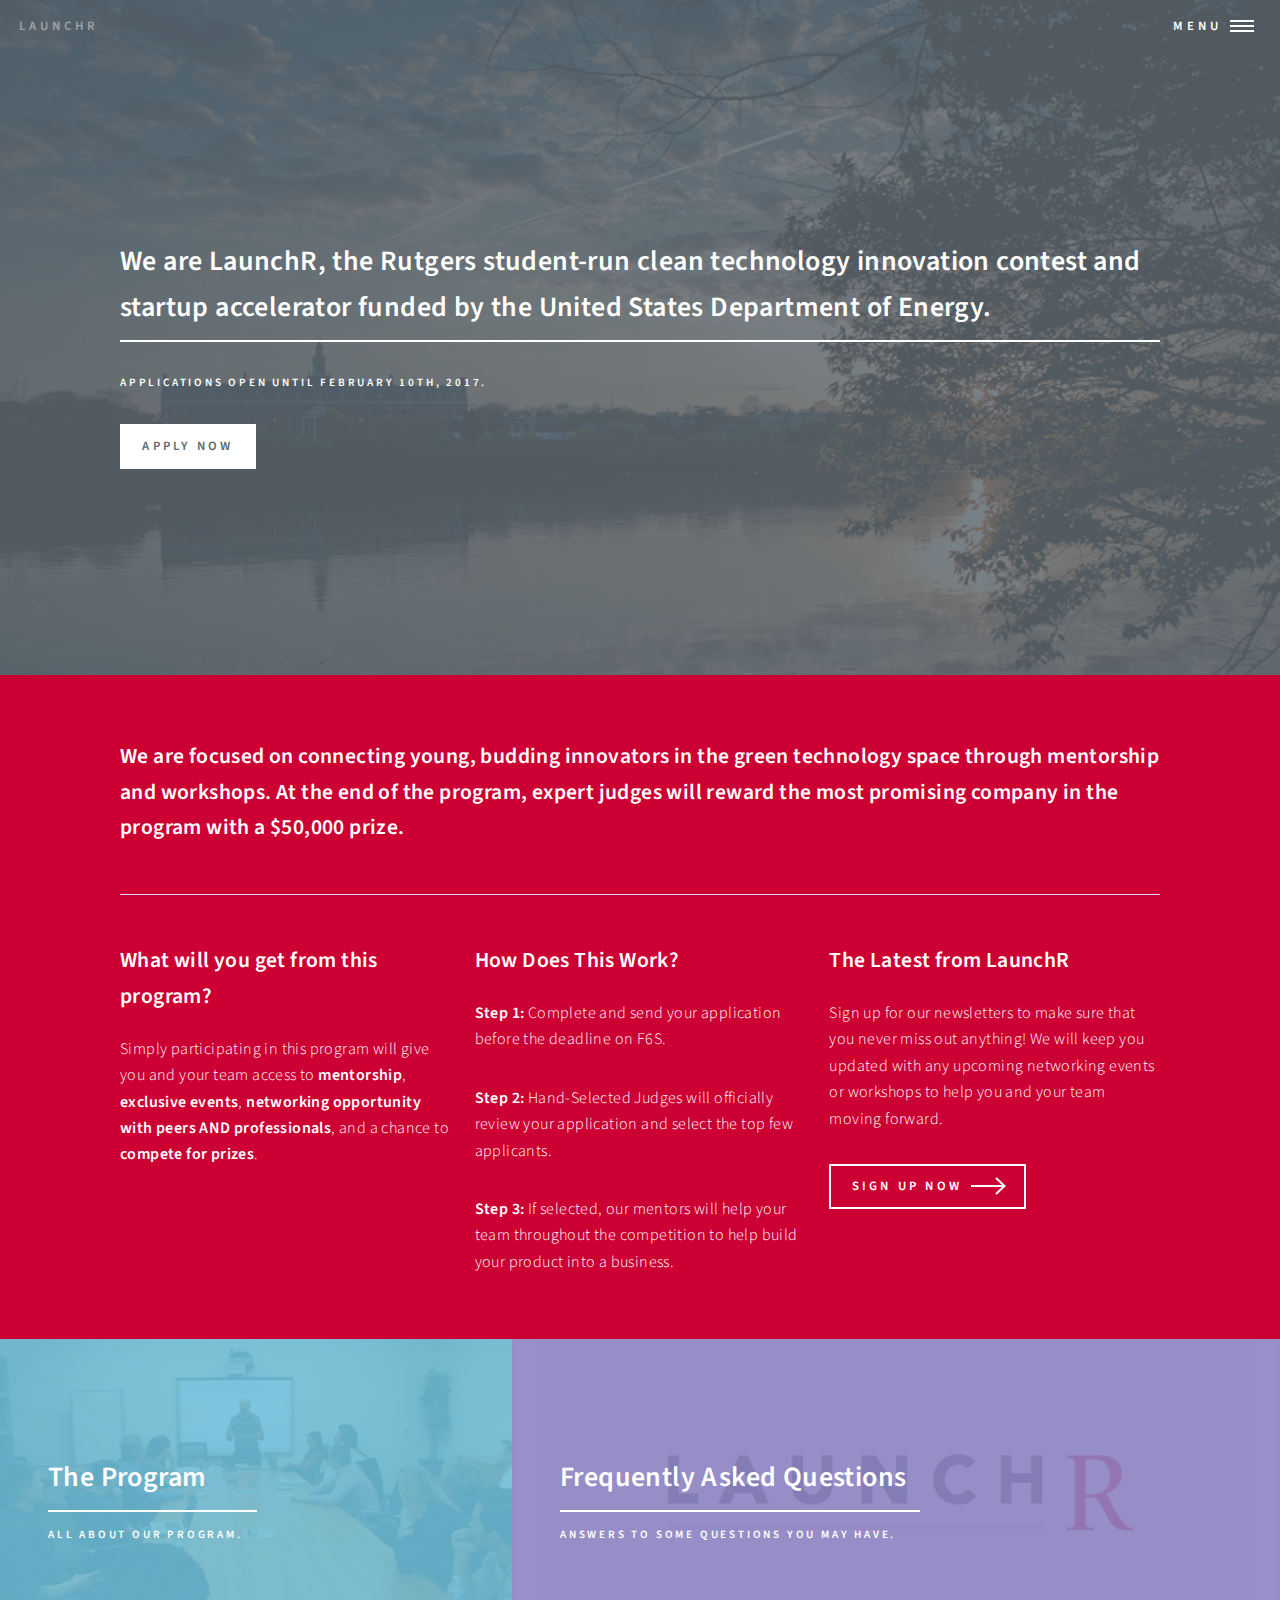
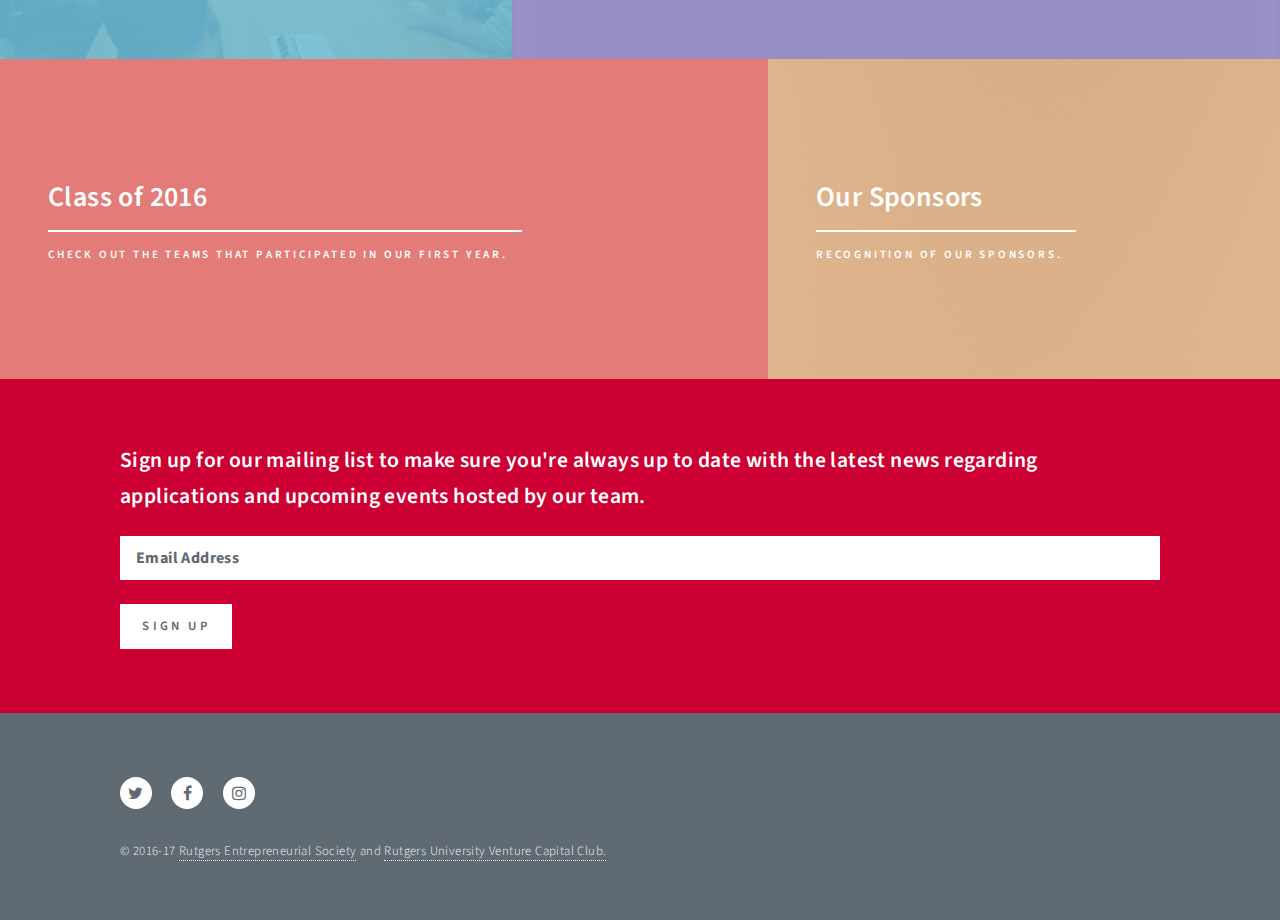
==== index.html @ 1f958212 "initial commit" ====
<!DOCTYPE HTML>
<html>
	<head>
		<title>LaunchR | Welcome</title>
		<meta charset="utf-8" />
		<meta name="viewport" content="width=device-width, initial-scale=1, user-scalable=no" />
		<link rel="stylesheet" href="assets/css/main.css" />
	</head>
	<body>
			<div id="wrapper">

				<!-- Header -->
					<header id="header" class="alt">
						<a href="index.html" class="logo"><span>LaunchR</span></a>
						<nav>
							<a href="#menu">Menu</a>
						</nav>
					</header>

				<!-- Menu -->
					<nav id="menu">
						<ul class="links">
							<li><a href="index.html">Home</a></li>
							<li><a href="program.html">The Program</a></li>
							<li><a href="class16.html">Class of 2016</a></li>
							<li><a href="faq.html">Frequenty Asked Questions</a></li>
							<li><a href="sponsors.html">Sponsors</a></li>
						</ul>
						<ul class="actions vertical">
							<li><a href="https://www.f6s.com/launchr/apply" class="button special fit">Apply Now</a></li>
							<!--<li><a href="#" class="button fit">Log In</a></li>-->
						</ul>
					</nav>

				<!-- Banner -->
					<section id="banner" class="major">
						<div class="inner">
							<header class="major">
								<h2>We are <strong>LaunchR</strong>, the Rutgers student-run clean technology innovation contest and startup accelerator funded by the United States Department of Energy.</h2>
							</header>
							<div class="content">
								<p>Applications open until February 10th, 2017.</p>
							</div>
							<ul class="actions">
									<li><a href="https://www.f6s.com/launchr/apply" class="button special">Apply Now</a></li>
							</ul>
						</div>
					</section>

					<!-- Main -->
					<div id="main">

							<!-- About Us -->
							<section id="about-us">
								<div class="inner">
									<!--<h2> </h2>-->
									<h3>We are focused on connecting young, budding innovators in the green technology space through mentorship and workshops. At the end of the program, expert judges will reward the most promising company in the program with a $50,000 prize.</h3>
									<hr class="major"/>

									<div class="row">
										<div class="4u 12u$(medium)">
											<h3>What will you get from this program?</h3>
											<p>Simply participating in this program will give you and your team access to <strong>mentorship</strong>, <strong>exclusive events</strong>, <strong>networking opportunity with peers AND professionals</strong>, and a chance to <strong>compete for prizes</strong>.</p>
										</div>
										<div class="4u 12u$(medium)">
											<h3>How Does This Work?</h3>
												<p><strong>Step 1:</strong> Complete and send your application before the deadline on F6S. </p>
												<p><strong>Step 2:</strong> Hand-Selected Judges will officially review your application and select the top few applicants.</p>
												<p><strong>Step 3:</strong> If selected, our mentors will help your team throughout the competition to help build your product into a business.</p>
										</div>
										<div class="4u$ 12u$(medium)">
											<h3>The Latest from LaunchR</h3>
											<p>Sign up for our newsletters to make sure that you never miss out anything! We will keep you updated with any upcoming networking events or workshops to help you and your team moving forward.</p>
											<ul class="actions">
												<li><a href="#signup" class="button next scrolly">Sign Up Now</a></li>
											</ul>
										</div>
									</div>
								</div>							
							</section>

							<!-- One -->
							<section id="one" class="tiles">
								<article>
									<span class="image">
										<img src="images/pic01.jpg" alt="" />
									</span>
									<header class="major">
										<h3><a href="landing.html" class="link">The Program</a></h3>
										<p>All about our program.</p>
									</header>
								</article>
								<article>
									<span class="image">
										<img src="images/pic02.jpg" alt="" />
									</span>
									<header class="major">
										<h3><a href="landing.html" class="link">Frequently Asked Questions</a></h3>
										<p>Answers to some questions you may have.</p>
									</header>
								</article>
								<article>
									<span class="image">
										<img src="images/pic03.jpg" alt="" />
									</span>
									<header class="major">
										<h3><a href="landing.html" class="link">Class of 2016</a></h3>
										<p>Check out the teams that participated in our first year.</p>
									</header>
								</article>
								<article>
									<span class="image">
										<img src="images/pic04.jpg" alt="" />
									</span>
									<header class="major">
										<h3><a href="landing.html" class="link">Our Sponsors</a></h3>
										<p>Recognition of our sponsors.</p>
									</header>
								</article>
							</section>

							<!-- SignUp Form -->
							<section id="signup">
								<div class="inner">

								<h3 id="content">Sign up for our mailing list to make sure you're always up to date with the latest news regarding applications and upcoming events hosted by our team.</h3>

								<form method="post" action="#">
									<div class="row uniform">
										<div class="12u$ 12u$(small)">
											<input type="email" name="email" id="email" value="" placeholder="Email Address" />
										</div>
										<div class="6u$ 12u$(small)">
											<ul class="actions">
												<li><input type="submit" value="Sign Up" class="special" /></li>
											</ul>
										</div>
									</div>
								</form>
										
							</div>
						</section>

					</div>
					

				<!-- Footer -->
					<footer id="footer">
						<div class="inner">
							<ul class="icons">
								<li><a href="#" class="icon alt fa-twitter"><span class="label">Twitter</span></a></li>
								<li><a href="#" class="icon alt fa-facebook"><span class="label">Facebook</span></a></li>
								<li><a href="#" class="icon alt fa-instagram"><span class="label">Instagram</span></a></li>
								<!--<li><a href="#" class="icon alt fa-github"><span class="label">GitHub</span></a></li>
								<li><a href="#" class="icon alt fa-linkedin"><span class="label">LinkedIn</span></a></li>-->
							</ul>
							<ul class="copyright">
								<li>&copy; 2016-17 <a href="http://rutrep.com">Rutgers Entrepreneurial Society</a> and <a href="http://www.ruventurecapital.com/">Rutgers University Venture Capital Club.</a></li>
							</ul>
						</div>
					</footer>

			</div>

		<!-- Scripts -->
			<script src="assets/js/jquery.min.js"></script>
			<script src="assets/js/jquery.scrolly.min.js"></script>
			<script src="assets/js/jquery.scrollex.min.js"></script>
			<script src="assets/js/skel.min.js"></script>
			<script src="assets/js/util.js"></script>
			<!--[if lte IE 8]><script src="assets/js/ie/respond.min.js"></script><![endif]-->
			<script src="assets/js/main.js"></script>

	</body>
</html>
---- assets/css/main.css ----
@import url(font-awesome.min.css);
@import url("https://fonts.googleapis.com/css?family=Source+Sans+Pro:300,300italic,600,600italic");
/*
	Forty by HTML5 UP
	html5up.net | @ajlkn
	Free for personal and commercial use under the CCA 3.0 license (html5up.net/license)
*/
/* Reset */
html, body, div, span, applet, object, iframe, h1, h2, h3, h4, h5, h6, p, blockquote, pre, a, abbr, acronym, address, big, cite, code, del, dfn, em, img, ins, kbd, q, s, samp, small, strike, strong, sub, sup, tt, var, b, u, i, center, dl, dt, dd, ol, ul, li, fieldset, form, label, legend, table, caption, tbody, tfoot, thead, tr, th, td, article, aside, canvas, details, embed, figure, figcaption, footer, header, hgroup, menu, nav, output, ruby, section, summary, time, mark, audio, video {
  margin: 0;
  padding: 0;
  border: 0;
  font-size: 100%;
  font: inherit;
  vertical-align: baseline; }

article, aside, details, figcaption, figure, footer, header, hgroup, menu, nav, section {
  display: block; }

body {
  line-height: 1; }

ol, ul {
  list-style: none; }

blockquote, q {
  quotes: none; }

blockquote:before, blockquote:after, q:before, q:after {
  content: '';
  content: none; }

table {
  border-collapse: collapse;
  border-spacing: 0; }

body {
  -webkit-text-size-adjust: none; }

/* Box Model */
*, *:before, *:after {
  -moz-box-sizing: border-box;
  -webkit-box-sizing: border-box;
  box-sizing: border-box; }

/* Grid */
.row {
  border-bottom: solid 1px transparent;
  -moz-box-sizing: border-box;
  -webkit-box-sizing: border-box;
  box-sizing: border-box; }

.row > * {
  float: left;
  -moz-box-sizing: border-box;
  -webkit-box-sizing: border-box;
  box-sizing: border-box; }

.row:after, .row:before {
  content: '';
  display: block;
  clear: both;
  height: 0; }

.row.uniform > * > :first-child {
  margin-top: 0; }

.row.uniform > * > :last-child {
  margin-bottom: 0; }

.row.\30 \25  > * {
  padding: 0 0 0 0em; }

.row.\30 \25 {
  margin: 0 0 -1px 0em; }

.row.uniform.\30 \25  > * {
  padding: 0em 0 0 0em; }

.row.uniform.\30 \25 {
  margin: 0em 0 -1px 0em; }

.row > * {
  padding: 0 0 0 2em; }

.row {
  margin: 0 0 -1px -2em; }

.row.uniform > * {
  padding: 2em 0 0 2em; }

.row.uniform {
  margin: -2em 0 -1px -2em; }

.row.\32 00\25  > * {
  padding: 0 0 0 4em; }

.row.\32 00\25 {
  margin: 0 0 -1px -4em; }

.row.uniform.\32 00\25  > * {
  padding: 4em 0 0 4em; }

.row.uniform.\32 00\25 {
  margin: -4em 0 -1px -4em; }

.row.\31 50\25  > * {
  padding: 0 0 0 3em; }

.row.\31 50\25 {
  margin: 0 0 -1px -3em; }

.row.uniform.\31 50\25  > * {
  padding: 3em 0 0 3em; }

.row.uniform.\31 50\25 {
  margin: -3em 0 -1px -3em; }

.row.\35 0\25  > * {
  padding: 0 0 0 1em; }

.row.\35 0\25 {
  margin: 0 0 -1px -1em; }

.row.uniform.\35 0\25  > * {
  padding: 1em 0 0 1em; }

.row.uniform.\35 0\25 {
  margin: -1em 0 -1px -1em; }

.row.\32 5\25  > * {
  padding: 0 0 0 0.5em; }

.row.\32 5\25 {
  margin: 0 0 -1px -0.5em; }

.row.uniform.\32 5\25  > * {
  padding: 0.5em 0 0 0.5em; }

.row.uniform.\32 5\25 {
  margin: -0.5em 0 -1px -0.5em; }

.\31 2u, .\31 2u\24 {
  width: 100%;
  clear: none;
  margin-left: 0; }

.\31 1u, .\31 1u\24 {
  width: 91.6666666667%;
  clear: none;
  margin-left: 0; }

.\31 0u, .\31 0u\24 {
  width: 83.3333333333%;
  clear: none;
  margin-left: 0; }

.\39 u, .\39 u\24 {
  width: 75%;
  clear: none;
  margin-left: 0; }

.\38 u, .\38 u\24 {
  width: 66.6666666667%;
  clear: none;
  margin-left: 0; }

.\37 u, .\37 u\24 {
  width: 58.3333333333%;
  clear: none;
  margin-left: 0; }

.\36 u, .\36 u\24 {
  width: 50%;
  clear: none;
  margin-left: 0; }

.\35 u, .\35 u\24 {
  width: 41.6666666667%;
  clear: none;
  margin-left: 0; }

.\34 u, .\34 u\24 {
  width: 33.3333333333%;
  clear: none;
  margin-left: 0; }

.\33 u, .\33 u\24 {
  width: 25%;
  clear: none;
  margin-left: 0; }

.\32 u, .\32 u\24 {
  width: 16.6666666667%;
  clear: none;
  margin-left: 0; }

.\31 u, .\31 u\24 {
  width: 8.3333333333%;
  clear: none;
  margin-left: 0; }

.\31 2u\24  + *,
.\31 1u\24  + *,
.\31 0u\24  + *,
.\39 u\24  + *,
.\38 u\24  + *,
.\37 u\24  + *,
.\36 u\24  + *,
.\35 u\24  + *,
.\34 u\24  + *,
.\33 u\24  + *,
.\32 u\24  + *,
.\31 u\24  + * {
  clear: left; }

.\-11u {
  margin-left: 91.66667%; }

.\-10u {
  margin-left: 83.33333%; }

.\-9u {
  margin-left: 75%; }

.\-8u {
  margin-left: 66.66667%; }

.\-7u {
  margin-left: 58.33333%; }

.\-6u {
  margin-left: 50%; }

.\-5u {
  margin-left: 41.66667%; }

.\-4u {
  margin-left: 33.33333%; }

.\-3u {
  margin-left: 25%; }

.\-2u {
  margin-left: 16.66667%; }

.\-1u {
  margin-left: 8.33333%; }

@media screen and (max-width: 1680px) {
  .row > * {
    padding: 0 0 0 2em; }

  .row {
    margin: 0 0 -1px -2em; }

  .row.uniform > * {
    padding: 2em 0 0 2em; }

  .row.uniform {
    margin: -2em 0 -1px -2em; }

  .row.\32 00\25  > * {
    padding: 0 0 0 4em; }

  .row.\32 00\25 {
    margin: 0 0 -1px -4em; }

  .row.uniform.\32 00\25  > * {
    padding: 4em 0 0 4em; }

  .row.uniform.\32 00\25 {
    margin: -4em 0 -1px -4em; }

  .row.\31 50\25  > * {
    padding: 0 0 0 3em; }

  .row.\31 50\25 {
    margin: 0 0 -1px -3em; }

  .row.uniform.\31 50\25  > * {
    padding: 3em 0 0 3em; }

  .row.uniform.\31 50\25 {
    margin: -3em 0 -1px -3em; }

  .row.\35 0\25  > * {
    padding: 0 0 0 1em; }

  .row.\35 0\25 {
    margin: 0 0 -1px -1em; }

  .row.uniform.\35 0\25  > * {
    padding: 1em 0 0 1em; }

  .row.uniform.\35 0\25 {
    margin: -1em 0 -1px -1em; }

  .row.\32 5\25  > * {
    padding: 0 0 0 0.5em; }

  .row.\32 5\25 {
    margin: 0 0 -1px -0.5em; }

  .row.uniform.\32 5\25  > * {
    padding: 0.5em 0 0 0.5em; }

  .row.uniform.\32 5\25 {
    margin: -0.5em 0 -1px -0.5em; }

  .\31 2u\28xlarge\29, .\31 2u\24\28xlarge\29 {
    width: 100%;
    clear: none;
    margin-left: 0; }

  .\31 1u\28xlarge\29, .\31 1u\24\28xlarge\29 {
    width: 91.6666666667%;
    clear: none;
    margin-left: 0; }

  .\31 0u\28xlarge\29, .\31 0u\24\28xlarge\29 {
    width: 83.3333333333%;
    clear: none;
    margin-left: 0; }

  .\39 u\28xlarge\29, .\39 u\24\28xlarge\29 {
    width: 75%;
    clear: none;
    margin-left: 0; }

  .\38 u\28xlarge\29, .\38 u\24\28xlarge\29 {
    width: 66.6666666667%;
    clear: none;
    margin-left: 0; }

  .\37 u\28xlarge\29, .\37 u\24\28xlarge\29 {
    width: 58.3333333333%;
    clear: none;
    margin-left: 0; }

  .\36 u\28xlarge\29, .\36 u\24\28xlarge\29 {
    width: 50%;
    clear: none;
    margin-left: 0; }

  .\35 u\28xlarge\29, .\35 u\24\28xlarge\29 {
    width: 41.6666666667%;
    clear: none;
    margin-left: 0; }

  .\34 u\28xlarge\29, .\34 u\24\28xlarge\29 {
    width: 33.3333333333%;
    clear: none;
    margin-left: 0; }

  .\33 u\28xlarge\29, .\33 u\24\28xlarge\29 {
    width: 25%;
    clear: none;
    margin-left: 0; }

  .\32 u\28xlarge\29, .\32 u\24\28xlarge\29 {
    width: 16.6666666667%;
    clear: none;
    margin-left: 0; }

  .\31 u\28xlarge\29, .\31 u\24\28xlarge\29 {
    width: 8.3333333333%;
    clear: none;
    margin-left: 0; }

  .\31 2u\24\28xlarge\29  + *,
  .\31 1u\24\28xlarge\29  + *,
  .\31 0u\24\28xlarge\29  + *,
  .\39 u\24\28xlarge\29  + *,
  .\38 u\24\28xlarge\29  + *,
  .\37 u\24\28xlarge\29  + *,
  .\36 u\24\28xlarge\29  + *,
  .\35 u\24\28xlarge\29  + *,
  .\34 u\24\28xlarge\29  + *,
  .\33 u\24\28xlarge\29  + *,
  .\32 u\24\28xlarge\29  + *,
  .\31 u\24\28xlarge\29  + * {
    clear: left; }

  .\-11u\28xlarge\29 {
    margin-left: 91.66667%; }

  .\-10u\28xlarge\29 {
    margin-left: 83.33333%; }

  .\-9u\28xlarge\29 {
    margin-left: 75%; }

  .\-8u\28xlarge\29 {
    margin-left: 66.66667%; }

  .\-7u\28xlarge\29 {
    margin-left: 58.33333%; }

  .\-6u\28xlarge\29 {
    margin-left: 50%; }

  .\-5u\28xlarge\29 {
    margin-left: 41.66667%; }

  .\-4u\28xlarge\29 {
    margin-left: 33.33333%; }

  .\-3u\28xlarge\29 {
    margin-left: 25%; }

  .\-2u\28xlarge\29 {
    margin-left: 16.66667%; }

  .\-1u\28xlarge\29 {
    margin-left: 8.33333%; } }
@media screen and (max-width: 1280px) {
  .row > * {
    padding: 0 0 0 1.5em; }

  .row {
    margin: 0 0 -1px -1.5em; }

  .row.uniform > * {
    padding: 1.5em 0 0 1.5em; }

  .row.uniform {
    margin: -1.5em 0 -1px -1.5em; }

  .row.\32 00\25  > * {
    padding: 0 0 0 3em; }

  .row.\32 00\25 {
    margin: 0 0 -1px -3em; }

  .row.uniform.\32 00\25  > * {
    padding: 3em 0 0 3em; }

  .row.uniform.\32 00\25 {
    margin: -3em 0 -1px -3em; }

  .row.\31 50\25  > * {
    padding: 0 0 0 2.25em; }

  .row.\31 50\25 {
    margin: 0 0 -1px -2.25em; }

  .row.uniform.\31 50\25  > * {
    padding: 2.25em 0 0 2.25em; }

  .row.uniform.\31 50\25 {
    margin: -2.25em 0 -1px -2.25em; }

  .row.\35 0\25  > * {
    padding: 0 0 0 0.75em; }

  .row.\35 0\25 {
    margin: 0 0 -1px -0.75em; }

  .row.uniform.\35 0\25  > * {
    padding: 0.75em 0 0 0.75em; }

  .row.uniform.\35 0\25 {
    margin: -0.75em 0 -1px -0.75em; }

  .row.\32 5\25  > * {
    padding: 0 0 0 0.375em; }

  .row.\32 5\25 {
    margin: 0 0 -1px -0.375em; }

  .row.uniform.\32 5\25  > * {
    padding: 0.375em 0 0 0.375em; }

  .row.uniform.\32 5\25 {
    margin: -0.375em 0 -1px -0.375em; }

  .\31 2u\28large\29, .\31 2u\24\28large\29 {
    width: 100%;
    clear: none;
    margin-left: 0; }

  .\31 1u\28large\29, .\31 1u\24\28large\29 {
    width: 91.6666666667%;
    clear: none;
    margin-left: 0; }

  .\31 0u\28large\29, .\31 0u\24\28large\29 {
    width: 83.3333333333%;
    clear: none;
    margin-left: 0; }

  .\39 u\28large\29, .\39 u\24\28large\29 {
    width: 75%;
    clear: none;
    margin-left: 0; }

  .\38 u\28large\29, .\38 u\24\28large\29 {
    width: 66.6666666667%;
    clear: none;
    margin-left: 0; }

  .\37 u\28large\29, .\37 u\24\28large\29 {
    width: 58.3333333333%;
    clear: none;
    margin-left: 0; }

  .\36 u\28large\29, .\36 u\24\28large\29 {
    width: 50%;
    clear: none;
    margin-left: 0; }

  .\35 u\28large\29, .\35 u\24\28large\29 {
    width: 41.6666666667%;
    clear: none;
    margin-left: 0; }

  .\34 u\28large\29, .\34 u\24\28large\29 {
    width: 33.3333333333%;
    clear: none;
    margin-left: 0; }

  .\33 u\28large\29, .\33 u\24\28large\29 {
    width: 25%;
    clear: none;
    margin-left: 0; }

  .\32 u\28large\29, .\32 u\24\28large\29 {
    width: 16.6666666667%;
    clear: none;
    margin-left: 0; }

  .\31 u\28large\29, .\31 u\24\28large\29 {
    width: 8.3333333333%;
    clear: none;
    margin-left: 0; }

  .\31 2u\24\28large\29  + *,
  .\31 1u\24\28large\29  + *,
  .\31 0u\24\28large\29  + *,
  .\39 u\24\28large\29  + *,
  .\38 u\24\28large\29  + *,
  .\37 u\24\28large\29  + *,
  .\36 u\24\28large\29  + *,
  .\35 u\24\28large\29  + *,
  .\34 u\24\28large\29  + *,
  .\33 u\24\28large\29  + *,
  .\32 u\24\28large\29  + *,
  .\31 u\24\28large\29  + * {
    clear: left; }

  .\-11u\28large\29 {
    margin-left: 91.66667%; }

  .\-10u\28large\29 {
    margin-left: 83.33333%; }

  .\-9u\28large\29 {
    margin-left: 75%; }

  .\-8u\28large\29 {
    margin-left: 66.66667%; }

  .\-7u\28large\29 {
    margin-left: 58.33333%; }

  .\-6u\28large\29 {
    margin-left: 50%; }

  .\-5u\28large\29 {
    margin-left: 41.66667%; }

  .\-4u\28large\29 {
    margin-left: 33.33333%; }

  .\-3u\28large\29 {
    margin-left: 25%; }

  .\-2u\28large\29 {
    margin-left: 16.66667%; }

  .\-1u\28large\29 {
    margin-left: 8.33333%; } }
@media screen and (max-width: 980px) {
  .row > * {
    padding: 0 0 0 1.5em; }

  .row {
    margin: 0 0 -1px -1.5em; }

  .row.uniform > * {
    padding: 1.5em 0 0 1.5em; }

  .row.uniform {
    margin: -1.5em 0 -1px -1.5em; }

  .row.\32 00\25  > * {
    padding: 0 0 0 3em; }

  .row.\32 00\25 {
    margin: 0 0 -1px -3em; }

  .row.uniform.\32 00\25  > * {
    padding: 3em 0 0 3em; }

  .row.uniform.\32 00\25 {
    margin: -3em 0 -1px -3em; }

  .row.\31 50\25  > * {
    padding: 0 0 0 2.25em; }

  .row.\31 50\25 {
    margin: 0 0 -1px -2.25em; }

  .row.uniform.\31 50\25  > * {
    padding: 2.25em 0 0 2.25em; }

  .row.uniform.\31 50\25 {
    margin: -2.25em 0 -1px -2.25em; }

  .row.\35 0\25  > * {
    padding: 0 0 0 0.75em; }

  .row.\35 0\25 {
    margin: 0 0 -1px -0.75em; }

  .row.uniform.\35 0\25  > * {
    padding: 0.75em 0 0 0.75em; }

  .row.uniform.\35 0\25 {
    margin: -0.75em 0 -1px -0.75em; }

  .row.\32 5\25  > * {
    padding: 0 0 0 0.375em; }

  .row.\32 5\25 {
    margin: 0 0 -1px -0.375em; }

  .row.uniform.\32 5\25  > * {
    padding: 0.375em 0 0 0.375em; }

  .row.uniform.\32 5\25 {
    margin: -0.375em 0 -1px -0.375em; }

  .\31 2u\28medium\29, .\31 2u\24\28medium\29 {
    width: 100%;
    clear: none;
    margin-left: 0; }

  .\31 1u\28medium\29, .\31 1u\24\28medium\29 {
    width: 91.6666666667%;
    clear: none;
    margin-left: 0; }

  .\31 0u\28medium\29, .\31 0u\24\28medium\29 {
    width: 83.3333333333%;
    clear: none;
    margin-left: 0; }

  .\39 u\28medium\29, .\39 u\24\28medium\29 {
    width: 75%;
    clear: none;
    margin-left: 0; }

  .\38 u\28medium\29, .\38 u\24\28medium\29 {
    width: 66.6666666667%;
    clear: none;
    margin-left: 0; }

  .\37 u\28medium\29, .\37 u\24\28medium\29 {
    width: 58.3333333333%;
    clear: none;
    margin-left: 0; }

  .\36 u\28medium\29, .\36 u\24\28medium\29 {
    width: 50%;
    clear: none;
    margin-left: 0; }

  .\35 u\28medium\29, .\35 u\24\28medium\29 {
    width: 41.6666666667%;
    clear: none;
    margin-left: 0; }

  .\34 u\28medium\29, .\34 u\24\28medium\29 {
    width: 33.3333333333%;
    clear: none;
    margin-left: 0; }

  .\33 u\28medium\29, .\33 u\24\28medium\29 {
    width: 25%;
    clear: none;
    margin-left: 0; }

  .\32 u\28medium\29, .\32 u\24\28medium\29 {
    width: 16.6666666667%;
    clear: none;
    margin-left: 0; }

  .\31 u\28medium\29, .\31 u\24\28medium\29 {
    width: 8.3333333333%;
    clear: none;
    margin-left: 0; }

  .\31 2u\24\28medium\29  + *,
  .\31 1u\24\28medium\29  + *,
  .\31 0u\24\28medium\29  + *,
  .\39 u\24\28medium\29  + *,
  .\38 u\24\28medium\29  + *,
  .\37 u\24\28medium\29  + *,
  .\36 u\24\28medium\29  + *,
  .\35 u\24\28medium\29  + *,
  .\34 u\24\28medium\29  + *,
  .\33 u\24\28medium\29  + *,
  .\32 u\24\28medium\29  + *,
  .\31 u\24\28medium\29  + * {
    clear: left; }

  .\-11u\28medium\29 {
    margin-left: 91.66667%; }

  .\-10u\28medium\29 {
    margin-left: 83.33333%; }

  .\-9u\28medium\29 {
    margin-left: 75%; }

  .\-8u\28medium\29 {
    margin-left: 66.66667%; }

  .\-7u\28medium\29 {
    margin-left: 58.33333%; }

  .\-6u\28medium\29 {
    margin-left: 50%; }

  .\-5u\28medium\29 {
    margin-left: 41.66667%; }

  .\-4u\28medium\29 {
    margin-left: 33.33333%; }

  .\-3u\28medium\29 {
    margin-left: 25%; }

  .\-2u\28medium\29 {
    margin-left: 16.66667%; }

  .\-1u\28medium\29 {
    margin-left: 8.33333%; } }
@media screen and (max-width: 736px) {
  .row > * {
    padding: 0 0 0 1.25em; }

  .row {
    margin: 0 0 -1px -1.25em; }

  .row.uniform > * {
    padding: 1.25em 0 0 1.25em; }

  .row.uniform {
    margin: -1.25em 0 -1px -1.25em; }

  .row.\32 00\25  > * {
    padding: 0 0 0 2.5em; }

  .row.\32 00\25 {
    margin: 0 0 -1px -2.5em; }

  .row.uniform.\32 00\25  > * {
    padding: 2.5em 0 0 2.5em; }

  .row.uniform.\32 00\25 {
    margin: -2.5em 0 -1px -2.5em; }

  .row.\31 50\25  > * {
    padding: 0 0 0 1.875em; }

  .row.\31 50\25 {
    margin: 0 0 -1px -1.875em; }

  .row.uniform.\31 50\25  > * {
    padding: 1.875em 0 0 1.875em; }

  .row.uniform.\31 50\25 {
    margin: -1.875em 0 -1px -1.875em; }

  .row.\35 0\25  > * {
    padding: 0 0 0 0.625em; }

  .row.\35 0\25 {
    margin: 0 0 -1px -0.625em; }

  .row.uniform.\35 0\25  > * {
    padding: 0.625em 0 0 0.625em; }

  .row.uniform.\35 0\25 {
    margin: -0.625em 0 -1px -0.625em; }

  .row.\32 5\25  > * {
    padding: 0 0 0 0.3125em; }

  .row.\32 5\25 {
    margin: 0 0 -1px -0.3125em; }

  .row.uniform.\32 5\25  > * {
    padding: 0.3125em 0 0 0.3125em; }

  .row.uniform.\32 5\25 {
    margin: -0.3125em 0 -1px -0.3125em; }

  .\31 2u\28small\29, .\31 2u\24\28small\29 {
    width: 100%;
    clear: none;
    margin-left: 0; }

  .\31 1u\28small\29, .\31 1u\24\28small\29 {
    width: 91.6666666667%;
    clear: none;
    margin-left: 0; }

  .\31 0u\28small\29, .\31 0u\24\28small\29 {
    width: 83.3333333333%;
    clear: none;
    margin-left: 0; }

  .\39 u\28small\29, .\39 u\24\28small\29 {
    width: 75%;
    clear: none;
    margin-left: 0; }

  .\38 u\28small\29, .\38 u\24\28small\29 {
    width: 66.6666666667%;
    clear: none;
    margin-left: 0; }

  .\37 u\28small\29, .\37 u\24\28small\29 {
    width: 58.3333333333%;
    clear: none;
    margin-left: 0; }

  .\36 u\28small\29, .\36 u\24\28small\29 {
    width: 50%;
    clear: none;
    margin-left: 0; }

  .\35 u\28small\29, .\35 u\24\28small\29 {
    width: 41.6666666667%;
    clear: none;
    margin-left: 0; }

  .\34 u\28small\29, .\34 u\24\28small\29 {
    width: 33.3333333333%;
    clear: none;
    margin-left: 0; }

  .\33 u\28small\29, .\33 u\24\28small\29 {
    width: 25%;
    clear: none;
    margin-left: 0; }

  .\32 u\28small\29, .\32 u\24\28small\29 {
    width: 16.6666666667%;
    clear: none;
    margin-left: 0; }

  .\31 u\28small\29, .\31 u\24\28small\29 {
    width: 8.3333333333%;
    clear: none;
    margin-left: 0; }

  .\31 2u\24\28small\29  + *,
  .\31 1u\24\28small\29  + *,
  .\31 0u\24\28small\29  + *,
  .\39 u\24\28small\29  + *,
  .\38 u\24\28small\29  + *,
  .\37 u\24\28small\29  + *,
  .\36 u\24\28small\29  + *,
  .\35 u\24\28small\29  + *,
  .\34 u\24\28small\29  + *,
  .\33 u\24\28small\29  + *,
  .\32 u\24\28small\29  + *,
  .\31 u\24\28small\29  + * {
    clear: left; }

  .\-11u\28small\29 {
    margin-left: 91.66667%; }

  .\-10u\28small\29 {
    margin-left: 83.33333%; }

  .\-9u\28small\29 {
    margin-left: 75%; }

  .\-8u\28small\29 {
    margin-left: 66.66667%; }

  .\-7u\28small\29 {
    margin-left: 58.33333%; }

  .\-6u\28small\29 {
    margin-left: 50%; }

  .\-5u\28small\29 {
    margin-left: 41.66667%; }

  .\-4u\28small\29 {
    margin-left: 33.33333%; }

  .\-3u\28small\29 {
    margin-left: 25%; }

  .\-2u\28small\29 {
    margin-left: 16.66667%; }

  .\-1u\28small\29 {
    margin-left: 8.33333%; } }
@media screen and (max-width: 480px) {
  .row > * {
    padding: 0 0 0 1.25em; }

  .row {
    margin: 0 0 -1px -1.25em; }

  .row.uniform > * {
    padding: 1.25em 0 0 1.25em; }

  .row.uniform {
    margin: -1.25em 0 -1px -1.25em; }

  .row.\32 00\25  > * {
    padding: 0 0 0 2.5em; }

  .row.\32 00\25 {
    margin: 0 0 -1px -2.5em; }

  .row.uniform.\32 00\25  > * {
    padding: 2.5em 0 0 2.5em; }

  .row.uniform.\32 00\25 {
    margin: -2.5em 0 -1px -2.5em; }

  .row.\31 50\25  > * {
    padding: 0 0 0 1.875em; }

  .row.\31 50\25 {
    margin: 0 0 -1px -1.875em; }

  .row.uniform.\31 50\25  > * {
    padding: 1.875em 0 0 1.875em; }

  .row.uniform.\31 50\25 {
    margin: -1.875em 0 -1px -1.875em; }

  .row.\35 0\25  > * {
    padding: 0 0 0 0.625em; }

  .row.\35 0\25 {
    margin: 0 0 -1px -0.625em; }

  .row.uniform.\35 0\25  > * {
    padding: 0.625em 0 0 0.625em; }

  .row.uniform.\35 0\25 {
    margin: -0.625em 0 -1px -0.625em; }

  .row.\32 5\25  > * {
    padding: 0 0 0 0.3125em; }

  .row.\32 5\25 {
    margin: 0 0 -1px -0.3125em; }

  .row.uniform.\32 5\25  > * {
    padding: 0.3125em 0 0 0.3125em; }

  .row.uniform.\32 5\25 {
    margin: -0.3125em 0 -1px -0.3125em; }

  .\31 2u\28xsmall\29, .\31 2u\24\28xsmall\29 {
    width: 100%;
    clear: none;
    margin-left: 0; }

  .\31 1u\28xsmall\29, .\31 1u\24\28xsmall\29 {
    width: 91.6666666667%;
    clear: none;
    margin-left: 0; }

  .\31 0u\28xsmall\29, .\31 0u\24\28xsmall\29 {
    width: 83.3333333333%;
    clear: none;
    margin-left: 0; }

  .\39 u\28xsmall\29, .\39 u\24\28xsmall\29 {
    width: 75%;
    clear: none;
    margin-left: 0; }

  .\38 u\28xsmall\29, .\38 u\24\28xsmall\29 {
    width: 66.6666666667%;
    clear: none;
    margin-left: 0; }

  .\37 u\28xsmall\29, .\37 u\24\28xsmall\29 {
    width: 58.3333333333%;
    clear: none;
    margin-left: 0; }

  .\36 u\28xsmall\29, .\36 u\24\28xsmall\29 {
    width: 50%;
    clear: none;
    margin-left: 0; }

  .\35 u\28xsmall\29, .\35 u\24\28xsmall\29 {
    width: 41.6666666667%;
    clear: none;
    margin-left: 0; }

  .\34 u\28xsmall\29, .\34 u\24\28xsmall\29 {
    width: 33.3333333333%;
    clear: none;
    margin-left: 0; }

  .\33 u\28xsmall\29, .\33 u\24\28xsmall\29 {
    width: 25%;
    clear: none;
    margin-left: 0; }

  .\32 u\28xsmall\29, .\32 u\24\28xsmall\29 {
    width: 16.6666666667%;
    clear: none;
    margin-left: 0; }

  .\31 u\28xsmall\29, .\31 u\24\28xsmall\29 {
    width: 8.3333333333%;
    clear: none;
    margin-left: 0; }

  .\31 2u\24\28xsmall\29  + *,
  .\31 1u\24\28xsmall\29  + *,
  .\31 0u\24\28xsmall\29  + *,
  .\39 u\24\28xsmall\29  + *,
  .\38 u\24\28xsmall\29  + *,
  .\37 u\24\28xsmall\29  + *,
  .\36 u\24\28xsmall\29  + *,
  .\35 u\24\28xsmall\29  + *,
  .\34 u\24\28xsmall\29  + *,
  .\33 u\24\28xsmall\29  + *,
  .\32 u\24\28xsmall\29  + *,
  .\31 u\24\28xsmall\29  + * {
    clear: left; }

  .\-11u\28xsmall\29 {
    margin-left: 91.66667%; }

  .\-10u\28xsmall\29 {
    margin-left: 83.33333%; }

  .\-9u\28xsmall\29 {
    margin-left: 75%; }

  .\-8u\28xsmall\29 {
    margin-left: 66.66667%; }

  .\-7u\28xsmall\29 {
    margin-left: 58.33333%; }

  .\-6u\28xsmall\29 {
    margin-left: 50%; }

  .\-5u\28xsmall\29 {
    margin-left: 41.66667%; }

  .\-4u\28xsmall\29 {
    margin-left: 33.33333%; }

  .\-3u\28xsmall\29 {
    margin-left: 25%; }

  .\-2u\28xsmall\29 {
    margin-left: 16.66667%; }

  .\-1u\28xsmall\29 {
    margin-left: 8.33333%; } }
@media screen and (max-width: 360px) {
  .row > * {
    padding: 0 0 0 1.25em; }

  .row {
    margin: 0 0 -1px -1.25em; }

  .row.uniform > * {
    padding: 1.25em 0 0 1.25em; }

  .row.uniform {
    margin: -1.25em 0 -1px -1.25em; }

  .row.\32 00\25  > * {
    padding: 0 0 0 2.5em; }

  .row.\32 00\25 {
    margin: 0 0 -1px -2.5em; }

  .row.uniform.\32 00\25  > * {
    padding: 2.5em 0 0 2.5em; }

  .row.uniform.\32 00\25 {
    margin: -2.5em 0 -1px -2.5em; }

  .row.\31 50\25  > * {
    padding: 0 0 0 1.875em; }

  .row.\31 50\25 {
    margin: 0 0 -1px -1.875em; }

  .row.uniform.\31 50\25  > * {
    padding: 1.875em 0 0 1.875em; }

  .row.uniform.\31 50\25 {
    margin: -1.875em 0 -1px -1.875em; }

  .row.\35 0\25  > * {
    padding: 0 0 0 0.625em; }

  .row.\35 0\25 {
    margin: 0 0 -1px -0.625em; }

  .row.uniform.\35 0\25  > * {
    padding: 0.625em 0 0 0.625em; }

  .row.uniform.\35 0\25 {
    margin: -0.625em 0 -1px -0.625em; }

  .row.\32 5\25  > * {
    padding: 0 0 0 0.3125em; }

  .row.\32 5\25 {
    margin: 0 0 -1px -0.3125em; }

  .row.uniform.\32 5\25  > * {
    padding: 0.3125em 0 0 0.3125em; }

  .row.uniform.\32 5\25 {
    margin: -0.3125em 0 -1px -0.3125em; }

  .\31 2u\28xxsmall\29, .\31 2u\24\28xxsmall\29 {
    width: 100%;
    clear: none;
    margin-left: 0; }

  .\31 1u\28xxsmall\29, .\31 1u\24\28xxsmall\29 {
    width: 91.6666666667%;
    clear: none;
    margin-left: 0; }

  .\31 0u\28xxsmall\29, .\31 0u\24\28xxsmall\29 {
    width: 83.3333333333%;
    clear: none;
    margin-left: 0; }

  .\39 u\28xxsmall\29, .\39 u\24\28xxsmall\29 {
    width: 75%;
    clear: none;
    margin-left: 0; }

  .\38 u\28xxsmall\29, .\38 u\24\28xxsmall\29 {
    width: 66.6666666667%;
    clear: none;
    margin-left: 0; }

  .\37 u\28xxsmall\29, .\37 u\24\28xxsmall\29 {
    width: 58.3333333333%;
    clear: none;
    margin-left: 0; }

  .\36 u\28xxsmall\29, .\36 u\24\28xxsmall\29 {
    width: 50%;
    clear: none;
    margin-left: 0; }

  .\35 u\28xxsmall\29, .\35 u\24\28xxsmall\29 {
    width: 41.6666666667%;
    clear: none;
    margin-left: 0; }

  .\34 u\28xxsmall\29, .\34 u\24\28xxsmall\29 {
    width: 33.3333333333%;
    clear: none;
    margin-left: 0; }

  .\33 u\28xxsmall\29, .\33 u\24\28xxsmall\29 {
    width: 25%;
    clear: none;
    margin-left: 0; }

  .\32 u\28xxsmall\29, .\32 u\24\28xxsmall\29 {
    width: 16.6666666667%;
    clear: none;
    margin-left: 0; }

  .\31 u\28xxsmall\29, .\31 u\24\28xxsmall\29 {
    width: 8.3333333333%;
    clear: none;
    margin-left: 0; }

  .\31 2u\24\28xxsmall\29  + *,
  .\31 1u\24\28xxsmall\29  + *,
  .\31 0u\24\28xxsmall\29  + *,
  .\39 u\24\28xxsmall\29  + *,
  .\38 u\24\28xxsmall\29  + *,
  .\37 u\24\28xxsmall\29  + *,
  .\36 u\24\28xxsmall\29  + *,
  .\35 u\24\28xxsmall\29  + *,
  .\34 u\24\28xxsmall\29  + *,
  .\33 u\24\28xxsmall\29  + *,
  .\32 u\24\28xxsmall\29  + *,
  .\31 u\24\28xxsmall\29  + * {
    clear: left; }

  .\-11u\28xxsmall\29 {
    margin-left: 91.66667%; }

  .\-10u\28xxsmall\29 {
    margin-left: 83.33333%; }

  .\-9u\28xxsmall\29 {
    margin-left: 75%; }

  .\-8u\28xxsmall\29 {
    margin-left: 66.66667%; }

  .\-7u\28xxsmall\29 {
    margin-left: 58.33333%; }

  .\-6u\28xxsmall\29 {
    margin-left: 50%; }

  .\-5u\28xxsmall\29 {
    margin-left: 41.66667%; }

  .\-4u\28xxsmall\29 {
    margin-left: 33.33333%; }

  .\-3u\28xxsmall\29 {
    margin-left: 25%; }

  .\-2u\28xxsmall\29 {
    margin-left: 16.66667%; }

  .\-1u\28xxsmall\29 {
    margin-left: 8.33333%; } }
/* Basic */
@-ms-viewport {
  width: device-width; }
body {
  -ms-overflow-style: scrollbar; }

@media screen and (max-width: 480px) {
  html, body {
    min-width: 320px; } }
body {
  background: #5f6a72; }
  body.is-loading *, body.is-loading *:before, body.is-loading *:after {
    -moz-animation: none !important;
    -webkit-animation: none !important;
    -ms-animation: none !important;
    animation: none !important;
    -moz-transition: none !important;
    -webkit-transition: none !important;
    -ms-transition: none !important;
    transition: none !important; }

/* Type */
body, input, select, textarea {
  color: #ffffff;
  font-family: "Source Sans Pro", Helvetica, sans-serif;
  font-size: 17pt;
  font-weight: 300;
  letter-spacing: 0.025em;
  line-height: 1.65; }
  @media screen and (max-width: 1680px) {
    body, input, select, textarea {
      font-size: 14pt; } }
  @media screen and (max-width: 1280px) {
    body, input, select, textarea {
      font-size: 12pt; } }
  @media screen and (max-width: 360px) {
    body, input, select, textarea {
      font-size: 11pt; } }

a {
  -moz-transition: color 0.2s ease-in-out, border-bottom-color 0.2s ease-in-out;
  -webkit-transition: color 0.2s ease-in-out, border-bottom-color 0.2s ease-in-out;
  -ms-transition: color 0.2s ease-in-out, border-bottom-color 0.2s ease-in-out;
  transition: color 0.2s ease-in-out, border-bottom-color 0.2s ease-in-out;
  border-bottom: dotted 1px;
  color: inherit;
  text-decoration: none; }
  a:hover {
    border-bottom-color: transparent;
    color: #a0a3a5 !important; }
  a:active {
    color: #7c7c7c !important; }

strong, b {
  color: #ffffff;
  font-weight: 600; }

em, i {
  font-style: italic; }

p {
  margin: 0 0 2em 0; }

h1, h2, h3, h4, h5, h6 {
  color: #ffffff;
  font-weight: 600;
  line-height: 1.65;
  margin: 0 0 1em 0; }
  h1 a, h2 a, h3 a, h4 a, h5 a, h6 a {
    color: inherit;
    border-bottom: 0; }

h1 {
  font-size: 2.5em; }

h2 {
  font-size: 1.75em; }

h3 {
  font-size: 1.35em; }

h4 {
  font-size: 1.1em; }

h5 {
  font-size: 0.9em; }

h6 {
  font-size: 0.7em; }

@media screen and (max-width: 736px) {
  h1 {
    font-size: 2em; }

  h2 {
    font-size: 1.5em; }

  h3 {
    font-size: 1.25em; } }
sub {
  font-size: 0.8em;
  position: relative;
  top: 0.5em; }

sup {
  font-size: 0.8em;
  position: relative;
  top: -0.5em; }

blockquote {
  border-left: solid 4px #d4d4ff;
  font-style: italic;
  margin: 0 0 2em 0;
  padding: 0.5em 0 0.5em 2em; }

code {
  background: white;
  font-family: "Courier New", monospace;
  font-size: 0.9em;
  margin: 0 0.25em;
  padding: 0.25em 0.65em; }

pre {
  -webkit-overflow-scrolling: touch;
  font-family: "Courier New", monospace;
  font-size: 0.9em;
  margin: 0 0 2em 0; }
  pre code {
    display: block;
    line-height: 1.75;
    padding: 1em 1.5em;
    overflow-x: auto; }

hr {
  border: 0;
  border-bottom: solid 1px #d4d4ff;
  margin: 2em 0; }
  hr.major {
    margin: 3em 0; }

.align-left {
  text-align: left; }

.align-center {
  text-align: center; }

.align-right {
  text-align: right; }

/* Section/Article */
section.special, article.special {
  text-align: center; }

header.major {
  width: -moz-max-content;
  width: -webkit-max-content;
  width: -ms-max-content;
  width: max-content;
  margin-bottom: 2em; }
  header.major > :first-child {
    margin-bottom: 0;
    width: calc(100% + 0.5em); }
    header.major > :first-child:after {
      content: '';
      background-color: #ffffff;
      display: block;
      height: 2px;
      margin: 0.325em 0 0.5em 0;
      width: 100%; }
  header.major > p {
    font-size: 0.7em;
    font-weight: 600;
    letter-spacing: 0.25em;
    margin-bottom: 0;
    text-transform: uppercase; }
  body.is-ie header.major > :first-child:after {
    max-width: 9em; }
  body.is-ie header.major > h1:after {
    max-width: 100% !important; }
@media screen and (max-width: 736px) {
  header.major > p br {
    display: none; } }

/* Form */
form {
  margin: 0 0 2em 0; }
  form .field {
    margin: 0 0 2em 0; }
    form .field.half {
      width: 50%;
      float: left;
      padding: 0 0 0 1em; }
      form .field.half.first {
        padding: 0 1em 0 0; }
  form > .actions {
    margin: 2.5em 0 0 0 !important; }
  @media screen and (max-width: 736px) {
    form .field {
      margin: 0 0 1.5em 0; }
      form .field.half {
        padding: 0 0 0 0.75em; }
        form .field.half.first {
          padding: 0 0.75em 0 0; }
    form > .actions {
      margin: 2em 0 0 0 !important; } }
  @media screen and (max-width: 480px) {
    form .field.half {
      width: 100%;
      float: none;
      padding: 0; }
      form .field.half.first {
        padding: 0; } }

label {
  color: #ffffff;
  display: block;
  font-size: 0.8em;
  font-weight: 600;
  letter-spacing: 0.25em;
  margin: 0 0 1em 0;
  text-transform: uppercase; }

input[type="text"],
input[type="password"],
input[type="email"],
input[type="tel"],
input[type="search"],
input[type="url"],
select,
textarea {
  -moz-appearance: none;
  -webkit-appearance: none;
  -ms-appearance: none;
  appearance: none;
  background: white;
  border: none;
  border-radius: 0;
  color: #5f6a72;
  display: block;
  outline: 0;
  padding: 0 1em;
  text-decoration: none;
  font-weight: bold;
  width: 100%; }
  input[type="text"]:invalid,
  input[type="password"]:invalid,
  input[type="email"]:invalid,
  input[type="tel"]:invalid,
  input[type="search"]:invalid,
  input[type="url"]:invalid,
  select:invalid,
  textarea:invalid {
    box-shadow: none; }
  input[type="text"]:focus,
  input[type="password"]:focus,
  input[type="email"]:focus,
  input[type="tel"]:focus,
  input[type="search"]:focus,
  input[type="url"]:focus,
  select:focus,
  textarea:focus {
    border-color: #a0a3a5;
    box-shadow: 0 0 0 2px #a0a3a5; }

.select-wrapper {
  text-decoration: none;
  display: block;
  position: relative; }
  .select-wrapper:before {
    -moz-osx-font-smoothing: grayscale;
    -webkit-font-smoothing: antialiased;
    font-family: FontAwesome;
    font-style: normal;
    font-weight: normal;
    text-transform: none !important; }
  .select-wrapper:before {
    color: #d4d4ff;
    content: '\f078';
    display: block;
    height: 2.75em;
    line-height: 2.75em;
    pointer-events: none;
    position: absolute;
    right: 0;
    text-align: center;
    top: 0;
    width: 2.75em; }
  .select-wrapper select::-ms-expand {
    display: none; }

input[type="text"],
input[type="password"],
input[type="email"],
input[type="tel"],
input[type="search"],
input[type="url"],
select {
  height: 2.75em; }

textarea {
  padding: 0.75em 1em; }

input[type="checkbox"],
input[type="radio"] {
  -moz-appearance: none;
  -webkit-appearance: none;
  -ms-appearance: none;
  appearance: none;
  display: block;
  float: left;
  margin-right: -2em;
  opacity: 0;
  width: 1em;
  z-index: -1; }
  input[type="checkbox"] + label,
  input[type="radio"] + label {
    text-decoration: none;
    color: #ffffff;
    cursor: pointer;
    display: inline-block;
    font-weight: 300;
    padding-left: 2.65em;
    padding-right: 0.75em;
    position: relative; }
    input[type="checkbox"] + label:before,
    input[type="radio"] + label:before {
      -moz-osx-font-smoothing: grayscale;
      -webkit-font-smoothing: antialiased;
      font-family: FontAwesome;
      font-style: normal;
      font-weight: normal;
      text-transform: none !important; }
    input[type="checkbox"] + label:before,
    input[type="radio"] + label:before {
      background: white;
      content: '';
      display: inline-block;
      height: 1.65em;
      left: 0;
      letter-spacing: 0;
      line-height: 1.58125em;
      position: absolute;
      text-align: center;
      top: 0;
      width: 1.65em; }
  input[type="checkbox"]:checked + label:before,
  input[type="radio"]:checked + label:before {
    background: #ffffff;
    border-color: #a0a3a5;
    content: '\f00c';
    color: #5f6a72; }
  input[type="checkbox"]:focus + label:before,
  input[type="radio"]:focus + label:before {
    box-shadow: 0 0 0 2px #a0a3a5; }

input[type="radio"] + label:before {
  border-radius: 100%; }

::-webkit-input-placeholder {
  color: #5f6a72 !important;
  opacity: 1.0; }

:-moz-placeholder {
  color: #5f6a72 !important;
  opacity: 1.0; }

::-moz-placeholder {
  color: #5f6a72 !important;
  opacity: 1.0; }

:-ms-input-placeholder {
  color: #5f6a72 !important;
  opacity: 1.0; }

.formerize-placeholder {
  color: #5f6a72 !important;
  opacity: 1.0; }

/* Box */
.box {
  border: solid 1px #d4d4ff;
  margin-bottom: 2em;
  padding: 1.5em; }
  .box > :last-child,
  .box > :last-child > :last-child,
  .box > :last-child > :last-child > :last-child {
    margin-bottom: 0; }
  .box.alt {
    border: 0;
    border-radius: 0;
    padding: 0; }

/* Icon */
.icon {
  text-decoration: none;
  border-bottom: none;
  position: relative; }
  .icon:before {
    -moz-osx-font-smoothing: grayscale;
    -webkit-font-smoothing: antialiased;
    font-family: FontAwesome;
    font-style: normal;
    font-weight: normal;
    text-transform: none !important; }
  .icon > .label {
    display: none; }
  .icon.alt:before {
    background-color: #ffffff;
    border-radius: 100%;
    color: #5f6a72;
    display: inline-block;
    height: 2em;
    line-height: 2em;
    text-align: center;
    width: 2em; }

a.icon.alt:before {
  -moz-transition: background-color 0.2s ease-in-out;
  -webkit-transition: background-color 0.2s ease-in-out;
  -ms-transition: background-color 0.2s ease-in-out;
  transition: background-color 0.2s ease-in-out; }
a.icon.alt:hover:before {
  background-color: #6fc3df; }
a.icon.alt:active:before {
  background-color: #37a6cb; }

/* Image */
.image {
  border: 0;
  display: inline-block;
  position: relative; }
  .image img {
    display: block; }
  .image.left, .image.right {
    max-width: 30%; }
    .image.left img, .image.right img {
      width: 100%; }
  .image.left {
    float: left;
    margin: 0 1.5em 1.25em 0;
    top: 0.25em; }
  .image.right {
    float: right;
    margin: 0 0 1.25em 1.5em;
    top: 0.25em; }
  .image.fit {
    display: block;
    margin: 0 0 2em 0;
    width: 100%; }
    .image.fit img {
      width: 100%; }
  .image.main {
    display: block;
    margin: 2.5em 0;
    width: 100%; }
    .image.main img {
      width: 100%; }
    @media screen and (max-width: 736px) {
      .image.main {
        margin: 1.5em 0; } }

/* List */
ol {
  list-style: decimal;
  margin: 0 0 2em 0;
  padding-left: 1.25em; }
  ol li {
    padding-left: 0.25em; }

ul {
  list-style: disc;
  margin: 0 0 2em 0;
  padding-left: 1em; }
  ul li {
    padding-left: 0.5em; }
  ul.alt {
    list-style: none;
    padding-left: 0; }
    ul.alt li {
      border-top: solid 1px #d4d4ff;
      padding: 0.5em 0; }
      ul.alt li:first-child {
        border-top: 0;
        padding-top: 0; }
  ul.icons {
    cursor: default;
    list-style: none;
    padding-left: 0; }
    ul.icons li {
      display: inline-block;
      padding: 0 1em 0 0; }
      ul.icons li:last-child {
        padding-right: 0; }
    @media screen and (max-width: 736px) {
      ul.icons li {
        padding: 0 0.75em 0 0; } }
  ul.actions {
    cursor: default;
    list-style: none;
    padding-left: 0; }
    ul.actions li {
      display: inline-block;
      padding: 0 1em 0 0;
      vertical-align: middle; }
      ul.actions li:last-child {
        padding-right: 0; }
    ul.actions.small li {
      padding: 0 1em 0 0; }
    ul.actions.vertical li {
      display: block;
      padding: 1em 0 0 0; }
      ul.actions.vertical li:first-child {
        padding-top: 0; }
      ul.actions.vertical li > * {
        margin-bottom: 0; }
    ul.actions.vertical.small li:first-child {
      padding-top: 0; }
    ul.actions.fit {
      display: table;
      margin-left: -1em;
      padding: 0;
      table-layout: fixed;
      width: calc(100% + 1em); }
      ul.actions.fit li {
        display: table-cell;
        padding: 0 0 0 1em; }
        ul.actions.fit li > * {
          margin-bottom: 0; }
      ul.actions.fit.small {
        margin-left: -1em;
        width: calc(100% + 1em); }
        ul.actions.fit.small li {
          padding: 0 0 0 1em; }
  ul.pagination {
    cursor: default;
    list-style: none;
    padding-left: 0; }
    ul.pagination li {
      display: inline-block;
      padding-left: 0;
      vertical-align: middle; }
      ul.pagination li > .page {
        -moz-transition: background-color 0.2s ease-in-out, color 0.2s ease-in-out;
        -webkit-transition: background-color 0.2s ease-in-out, color 0.2s ease-in-out;
        -ms-transition: background-color 0.2s ease-in-out, color 0.2s ease-in-out;
        transition: background-color 0.2s ease-in-out, color 0.2s ease-in-out;
        border-bottom: 0;
        display: inline-block;
        font-size: 0.8em;
        font-weight: 600;
        height: 1.5em;
        line-height: 1.5em;
        margin: 0 0.125em;
        min-width: 1.5em;
        padding: 0 0.5em;
        text-align: center; }
        ul.pagination li > .page.active {
          background-color: #ffffff;
          color: #5f6a72; }
          ul.pagination li > .page.active:hover {
            background-color: #a0a3a5;
            color: #5f6a72 !important; }
          ul.pagination li > .page.active:active {
            background-color: #7c7c7c; }
      ul.pagination li:first-child {
        padding-right: 0.75em; }
      ul.pagination li:last-child {
        padding-left: 0.75em; }
    @media screen and (max-width: 480px) {
      ul.pagination li:nth-child(n+2):nth-last-child(n+2) {
        display: none; }
      ul.pagination li:first-child {
        padding-right: 0; } }

dl {
  margin: 0 0 2em 0; }
  dl dt {
    display: block;
    font-weight: 600;
    margin: 0 0 1em 0; }
  dl dd {
    margin-left: 2em; }

/* Table */
.table-wrapper {
  -webkit-overflow-scrolling: touch;
  overflow-x: auto; }

table {
  margin: 0 0 2em 0;
  width: 100%; }
  table tbody tr {
    border: solid 1px #d4d4ff;
    border-left: 0;
    border-right: 0; }
    table tbody tr:nth-child(2n + 1) {
      background-color: white; }
  table td {
    padding: 0.75em 0.75em; }
  table th {
    color: #ffffff;
    font-size: 0.9em;
    font-weight: 600;
    padding: 0 0.75em 0.75em 0.75em;
    text-align: left; }
  table thead {
    border-bottom: solid 2px #d4d4ff; }
  table tfoot {
    border-top: solid 2px #d4d4ff; }
  table.alt {
    border-collapse: separate; }
    table.alt tbody tr td {
      border: solid 1px #d4d4ff;
      border-left-width: 0;
      border-top-width: 0; }
      table.alt tbody tr td:first-child {
        border-left-width: 1px; }
    table.alt tbody tr:first-child td {
      border-top-width: 1px; }
    table.alt thead {
      border-bottom: 0; }
    table.alt tfoot {
      border-top: 0; }

/* Button */
input[type="submit"],
input[type="reset"],
input[type="button"],
button,
.button {
  -moz-appearance: none;
  -webkit-appearance: none;
  -ms-appearance: none;
  appearance: none;
  -moz-transition: background-color 0.2s ease-in-out, box-shadow 0.2s ease-in-out, color 0.2s ease-in-out;
  -webkit-transition: background-color 0.2s ease-in-out, box-shadow 0.2s ease-in-out, color 0.2s ease-in-out;
  -ms-transition: background-color 0.2s ease-in-out, box-shadow 0.2s ease-in-out, color 0.2s ease-in-out;
  transition: background-color 0.2s ease-in-out, box-shadow 0.2s ease-in-out, color 0.2s ease-in-out;
  background-color: transparent;
  border: 0;
  border-radius: 0;
  box-shadow: inset 0 0 0 2px #ffffff;
  color: #ffffff;
  cursor: pointer;
  display: inline-block;
  font-size: 0.8em;
  font-weight: 600;
  height: 3.5em;
  letter-spacing: 0.25em;
  line-height: 3.5em;
  padding: 0 1.75em;
  text-align: center;
  text-decoration: none;
  text-transform: uppercase;
  white-space: nowrap; }
  input[type="submit"]:hover, input[type="submit"]:active,
  input[type="reset"]:hover,
  input[type="reset"]:active,
  input[type="button"]:hover,
  input[type="button"]:active,
  button:hover,
  button:active,
  .button:hover,
  .button:active {
    box-shadow: inset 0 0 0 2px #a0a3a5;
    color: #a0a3a5; }
  input[type="submit"]:active,
  input[type="reset"]:active,
  input[type="button"]:active,
  button:active,
  .button:active {
    background-color: rgba(160, 163, 165, 0.1);
    box-shadow: inset 0 0 0 2px #7c7c7c;
    color: #7c7c7c; }
  input[type="submit"].icon:before,
  input[type="reset"].icon:before,
  input[type="button"].icon:before,
  button.icon:before,
  .button.icon:before {
    margin-right: 0.5em; }
  input[type="submit"].fit,
  input[type="reset"].fit,
  input[type="button"].fit,
  button.fit,
  .button.fit {
    display: block;
    margin: 0 0 1em 0;
    width: 100%; }
  input[type="submit"].small,
  input[type="reset"].small,
  input[type="button"].small,
  button.small,
  .button.small {
    font-size: 0.6em; }
  input[type="submit"].big,
  input[type="reset"].big,
  input[type="button"].big,
  button.big,
  .button.big {
    font-size: 1.25em;
    height: 3em;
    line-height: 3em; }
  input[type="submit"].next,
  input[type="reset"].next,
  input[type="button"].next,
  button.next,
  .button.next {
    padding-right: 4.5em;
    position: relative; }
    input[type="submit"].next:before, input[type="submit"].next:after,
    input[type="reset"].next:before,
    input[type="reset"].next:after,
    input[type="button"].next:before,
    input[type="button"].next:after,
    button.next:before,
    button.next:after,
    .button.next:before,
    .button.next:after {
      -moz-transition: opacity 0.2s ease-in-out;
      -webkit-transition: opacity 0.2s ease-in-out;
      -ms-transition: opacity 0.2s ease-in-out;
      transition: opacity 0.2s ease-in-out;
      background-position: center right;
      background-repeat: no-repeat;
      background-size: 36px 24px;
      content: '';
      display: block;
      height: 100%;
      position: absolute;
      right: 1.5em;
      top: 0;
      vertical-align: middle;
      width: 36px; }
    input[type="submit"].next:before,
    input[type="reset"].next:before,
    input[type="button"].next:before,
    button.next:before,
    .button.next:before {
      background-image: url("data:image/svg+xml;charset=utf8,%3Csvg xmlns='http://www.w3.org/2000/svg' xmlns:xlink='http://www.w3.org/1999/xlink' width='36px' height='24px' viewBox='0 0 36 24' zoomAndPan='disable'%3E%3Cstyle%3Eline %7B stroke: %23ffffff%3B stroke-width: 2px%3B %7D%3C/style%3E%3Cline x1='0' y1='12' x2='34' y2='12' /%3E%3Cline x1='25' y1='4' x2='34' y2='12.5' /%3E%3Cline x1='25' y1='20' x2='34' y2='11.5' /%3E%3C/svg%3E"); }
    input[type="submit"].next:after,
    input[type="reset"].next:after,
    input[type="button"].next:after,
    button.next:after,
    .button.next:after {
      background-image: url("data:image/svg+xml;charset=utf8,%3Csvg xmlns='http://www.w3.org/2000/svg' xmlns:xlink='http://www.w3.org/1999/xlink' width='36px' height='24px' viewBox='0 0 36 24' zoomAndPan='disable'%3E%3Cstyle%3Eline %7B stroke: %23a0a3a5%3B stroke-width: 2px%3B %7D%3C/style%3E%3Cline x1='0' y1='12' x2='34' y2='12' /%3E%3Cline x1='25' y1='4' x2='34' y2='12.5' /%3E%3Cline x1='25' y1='20' x2='34' y2='11.5' /%3E%3C/svg%3E");
      opacity: 0;
      z-index: 1; }
    input[type="submit"].next:hover:after, input[type="submit"].next:active:after,
    input[type="reset"].next:hover:after,
    input[type="reset"].next:active:after,
    input[type="button"].next:hover:after,
    input[type="button"].next:active:after,
    button.next:hover:after,
    button.next:active:after,
    .button.next:hover:after,
    .button.next:active:after {
      opacity: 1; }
    @media screen and (max-width: 1280px) {
      input[type="submit"].next,
      input[type="reset"].next,
      input[type="button"].next,
      button.next,
      .button.next {
        padding-right: 5em; } }
  input[type="submit"].special,
  input[type="reset"].special,
  input[type="button"].special,
  button.special,
  .button.special {
    background-color: #ffffff;
    box-shadow: none;
    color: #5f6a72; }
    input[type="submit"].special:hover, input[type="submit"].special:active,
    input[type="reset"].special:hover,
    input[type="reset"].special:active,
    input[type="button"].special:hover,
    input[type="button"].special:active,
    button.special:hover,
    button.special:active,
    .button.special:hover,
    .button.special:active {
      background-color: #a0a3a5;
      color: #5f6a72 !important; }
    input[type="submit"].special:active,
    input[type="reset"].special:active,
    input[type="button"].special:active,
    button.special:active,
    .button.special:active {
      background-color: #7c7c7c; }
  input[type="submit"].disabled, input[type="submit"]:disabled,
  input[type="reset"].disabled,
  input[type="reset"]:disabled,
  input[type="button"].disabled,
  input[type="button"]:disabled,
  button.disabled,
  button:disabled,
  .button.disabled,
  .button:disabled {
    -moz-pointer-events: none;
    -webkit-pointer-events: none;
    -ms-pointer-events: none;
    pointer-events: none;
    cursor: default;
    opacity: 0.25; }

/* Tiles */
.tiles {
  display: -moz-flex;
  display: -webkit-flex;
  display: -ms-flex;
  display: flex;
  -moz-flex-wrap: wrap;
  -webkit-flex-wrap: wrap;
  -ms-flex-wrap: wrap;
  flex-wrap: wrap;
  border-top: 0 !important; }
  .tiles + * {
    border-top: 0 !important; }
  .tiles article {
    -moz-align-items: center;
    -webkit-align-items: center;
    -ms-align-items: center;
    align-items: center;
    display: -moz-flex;
    display: -webkit-flex;
    display: -ms-flex;
    display: flex;
    -moz-transition: -moz-transform 0.25s ease, opacity 0.25s ease, -moz-filter 1s ease, -webkit-filter 1s ease;
    -webkit-transition: -webkit-transform 0.25s ease, opacity 0.25s ease, -webkit-filter 1s ease, -webkit-filter 1s ease;
    -ms-transition: -ms-transform 0.25s ease, opacity 0.25s ease, -ms-filter 1s ease, -webkit-filter 1s ease;
    transition: transform 0.25s ease, opacity 0.25s ease, filter 1s ease, -webkit-filter 1s ease;
    padding: 4em 4em 2em 4em ;
    background-position: center;
    background-repeat: no-repeat;
    background-size: cover;
    cursor: default;
    height: 40vh;
    max-height: 40em;
    min-height: 23em;
    overflow: hidden;
    position: relative;
    width: 40%; }
    .tiles article .image {
      display: none; }
    .tiles article header {
      position: relative;
      z-index: 3; }
    .tiles article h3 {
      font-size: 1.75em; }
      .tiles article h3 a:hover {
        color: inherit !important; }
    .tiles article .link.primary {
      border: 0;
      height: 100%;
      left: 0;
      position: absolute;
      top: 0;
      width: 100%;
      z-index: 4; }
    .tiles article:before {
      -moz-transition: opacity 0.5s ease;
      -webkit-transition: opacity 0.5s ease;
      -ms-transition: opacity 0.5s ease;
      transition: opacity 0.5s ease;
      bottom: 0;
      content: '';
      display: block;
      height: 100%;
      left: 0;
      opacity: 0.85;
      position: absolute;
      width: 100%;
      z-index: 2; }
    .tiles article:after {
      background-color: rgba(95, 106, 114, 0.25);
      content: '';
      display: block;
      height: 100%;
      left: 0;
      position: absolute;
      top: 0;
      width: 100%;
      z-index: 1; }
    .tiles article:hover:before {
      opacity: 0; }
    .tiles article.is-transitioning {
      -moz-transform: scale(0.95);
      -webkit-transform: scale(0.95);
      -ms-transform: scale(0.95);
      transform: scale(0.95);
      -moz-filter: blur(0.5em);
      -webkit-filter: blur(0.5em);
      -ms-filter: blur(0.5em);
      filter: blur(0.5em);
      opacity: 0; }
    .tiles article:nth-child(4n - 1), .tiles article:nth-child(4n - 2) {
      width: 60%; }
    .tiles article:nth-child(6n - 5):before {
      background-color: #6fc3df; }
    .tiles article:nth-child(6n - 4):before {
      background-color: #8d82c4; }
    .tiles article:nth-child(6n - 3):before {
      background-color: #ec8d81; }
    .tiles article:nth-child(6n - 2):before {
      background-color: #e7b788; }
    .tiles article:nth-child(6n - 1):before {
      background-color: #8ea9e8; }
    .tiles article:nth-child(6n):before {
      background-color: #87c5a4; }
  @media screen and (max-width: 1280px) {
    .tiles article {
      padding: 4em 3em 2em 3em ;
      height: 30vh;
      max-height: 30em;
      min-height: 20em; } }
  @media screen and (max-width: 980px) {
    .tiles article {
      width: 50% !important; } }
  @media screen and (max-width: 736px) {
    .tiles article {
      padding: 3em 1.5em 1em 1.5em ;
      height: 16em;
      max-height: none;
      min-height: 0; }
      .tiles article h3 {
        font-size: 1.5em; } }
  @media screen and (max-width: 480px) {
    .tiles {
      display: block; }
      .tiles article {
        height: 20em;
        width: 100% !important; } }

/* Contact Method */
.contact-method {
  margin: 0 0 2em 0;
  padding-left: 3.25em;
  position: relative; }
  .contact-method .icon {
    left: 0;
    position: absolute;
    top: 0; }
  .contact-method h3 {
    margin: 0 0 0.5em 0; }

/* Spotlights */
.spotlights {
  border-top: 0 !important; }
  .spotlights + * {
    border-top: 0 !important; }
  .spotlights > section {
    display: -moz-flex;
    display: -webkit-flex;
    display: -ms-flex;
    display: flex;
    -moz-flex-direction: row;
    -webkit-flex-direction: row;
    -ms-flex-direction: row;
    flex-direction: row;
    background-color: #d50136; }
    .spotlights > section > .image {
      background-position: center center;
      background-size: cover;
      border-radius: 0;
      display: block;
      position: relative;
      width: 30%; }
      .spotlights > section > .image img {
        border-radius: 0;
        display: block;
        width: 100%; }
      .spotlights > section > .image:before {
        background: rgba(95, 106, 114, 0.9);
        content: '';
        display: block;
        height: 100%;
        left: 0;
        opacity: 0;
        position: absolute;
        top: 0;
        width: 100%; }
    .spotlights > section > .content {
      display: -moz-flex;
      display: -webkit-flex;
      display: -ms-flex;
      display: flex;
      -moz-flex-direction: column;
      -webkit-flex-direction: column;
      -ms-flex-direction: column;
      flex-direction: column;
      -moz-justify-content: center;
      -webkit-justify-content: center;
      -ms-justify-content: center;
      justify-content: center;
      -moz-align-items: center;
      -webkit-align-items: center;
      -ms-align-items: center;
      align-items: center;
      padding: 2em 3em 0.1em 3em ;
      width: 70%; }
      .spotlights > section > .content > .inner {
        margin: 0 auto;
        max-width: 100%;
        width: 65em; }
    .spotlights > section:nth-child(2n) {
      -moz-flex-direction: row-reverse;
      -webkit-flex-direction: row-reverse;
      -ms-flex-direction: row-reverse;
      flex-direction: row-reverse;
      background-color: #de0239; }
      .spotlights > section:nth-child(2n) > .content {
        -moz-align-items: -moz-flex-end;
        -webkit-align-items: -webkit-flex-end;
        -ms-align-items: -ms-flex-end;
        align-items: flex-end; }
  @media screen and (max-width: 1680px) {
    .spotlights > section > .image {
      width: 40%; }
    .spotlights > section > .content {
      width: 60%; } }
  @media screen and (max-width: 1280px) {
    .spotlights > section > .image {
      width: 45%; }
    .spotlights > section > .content {
      width: 55%; } }
  @media screen and (max-width: 980px) {
    .spotlights > section {
      display: block; }
      .spotlights > section > .image {
        width: 100%; }
      .spotlights > section > .content {
        padding: 4em 3em 2em 3em ;
        width: 100%; } }
  @media screen and (max-width: 736px) {
    .spotlights > section > .content {
      padding: 3em 1.5em 1em 1.5em ; } }

/* Header */
@-moz-keyframes reveal-header {
  0% {
    top: -4em;
    opacity: 0; }
  100% {
    top: 0;
    opacity: 1; } }
@-webkit-keyframes reveal-header {
  0% {
    top: -4em;
    opacity: 0; }
  100% {
    top: 0;
    opacity: 1; } }
@-ms-keyframes reveal-header {
  0% {
    top: -4em;
    opacity: 0; }
  100% {
    top: 0;
    opacity: 1; } }
@keyframes reveal-header {
  0% {
    top: -4em;
    opacity: 0; }
  100% {
    top: 0;
    opacity: 1; } }
#header {
  display: -moz-flex;
  display: -webkit-flex;
  display: -ms-flex;
  display: flex;
  background-color: #cc0033;
  box-shadow: 0 0 0.25em 0 rgba(0, 0, 0, 0.15);
  cursor: default;
  font-weight: 600;
  height: 3.25em;
  left: 0;
  letter-spacing: 0.25em;
  line-height: 3.25em;
  margin: 0;
  position: fixed;
  text-transform: uppercase;
  top: 0;
  width: 100%;
  z-index: 10000; }
  #header .logo {
    border: 0;
    display: inline-block;
    font-size: 0.8em;
    height: inherit;
    line-height: inherit;
    padding: 0 1.5em; }
    #header .logo strong {
      -moz-transition: background-color 0.2s ease-in-out, color 0.2s ease-in-out;
      -webkit-transition: background-color 0.2s ease-in-out, color 0.2s ease-in-out;
      -ms-transition: background-color 0.2s ease-in-out, color 0.2s ease-in-out;
      transition: background-color 0.2s ease-in-out, color 0.2s ease-in-out;
      background-color: #ffffff;
      color: #5f6a72;
      display: inline-block;
      line-height: 1.65em;
      margin-right: 0.325em;
      padding: 0 0.125em 0 0.375em; }
    #header .logo:hover strong {
      background-color: #a0a3a5; }
    #header .logo:active strong {
      background-color: #7c7c7c; }
  #header nav {
    display: -moz-flex;
    display: -webkit-flex;
    display: -ms-flex;
    display: flex;
    -moz-justify-content: -moz-flex-end;
    -webkit-justify-content: -webkit-flex-end;
    -ms-justify-content: -ms-flex-end;
    justify-content: flex-end;
    -moz-flex-grow: 1;
    -webkit-flex-grow: 1;
    -ms-flex-grow: 1;
    flex-grow: 1;
    height: inherit;
    line-height: inherit; }
    #header nav a {
      border: 0;
      display: block;
      font-size: 0.8em;
      height: inherit;
      line-height: inherit;
      padding: 0 0.75em;
      position: relative;
      vertical-align: middle; }
      #header nav a:last-child {
        padding-right: 1.5em; }
      #header nav a[href="#menu"] {
        padding-right: 3.325em !important; }
        #header nav a[href="#menu"]:before, #header nav a[href="#menu"]:after {
          background-image: url("data:image/svg+xml;charset=utf8,%3Csvg xmlns='http://www.w3.org/2000/svg' width='24' height='32' viewBox='0 0 24 32' preserveAspectRatio='none'%3E%3Cstyle%3Eline %7B stroke-width: 2px%3B stroke: %23ffffff%3B %7D%3C/style%3E%3Cline x1='0' y1='11' x2='24' y2='11' /%3E%3Cline x1='0' y1='21' x2='24' y2='21' /%3E%3Cline x1='0' y1='16' x2='24' y2='16' /%3E%3C/svg%3E");
          background-position: center;
          background-repeat: no-repeat;
          background-size: 24px 32px;
          content: '';
          display: block;
          height: 100%;
          position: absolute;
          right: 1.5em;
          top: 0;
          vertical-align: middle;
          width: 24px; }
        #header nav a[href="#menu"]:after {
          -moz-transition: opacity 0.2s ease-in-out;
          -webkit-transition: opacity 0.2s ease-in-out;
          -ms-transition: opacity 0.2s ease-in-out;
          transition: opacity 0.2s ease-in-out;
          background-image: url("data:image/svg+xml;charset=utf8,%3Csvg xmlns='http://www.w3.org/2000/svg' width='24' height='32' viewBox='0 0 24 32' preserveAspectRatio='none'%3E%3Cstyle%3Eline %7B stroke-width: 2px%3B stroke: %23a0a3a5%3B %7D%3C/style%3E%3Cline x1='0' y1='11' x2='24' y2='11' /%3E%3Cline x1='0' y1='21' x2='24' y2='21' /%3E%3Cline x1='0' y1='16' x2='24' y2='16' /%3E%3C/svg%3E");
          opacity: 0;
          z-index: 1; }
        #header nav a[href="#menu"]:hover:after, #header nav a[href="#menu"]:active:after {
          opacity: 1; }
        #header nav a[href="#menu"]:last-child {
          padding-right: 3.875em !important; }
          #header nav a[href="#menu"]:last-child:before, #header nav a[href="#menu"]:last-child:after {
            right: 2em; }
  #header.reveal {
    -moz-animation: reveal-header 0.35s ease;
    -webkit-animation: reveal-header 0.35s ease;
    -ms-animation: reveal-header 0.35s ease;
    animation: reveal-header 0.35s ease; }
  #header.alt {
    -moz-transition: opacity 2.5s ease;
    -webkit-transition: opacity 2.5s ease;
    -ms-transition: opacity 2.5s ease;
    transition: opacity 2.5s ease;
    -moz-transition-delay: 0.75s;
    -webkit-transition-delay: 0.75s;
    -ms-transition-delay: 0.75s;
    transition-delay: 0.75s;
    -moz-animation: none;
    -webkit-animation: none;
    -ms-animation: none;
    animation: none;
    background-color: transparent;
    box-shadow: none;
    position: absolute; }
    #header.alt.style1 .logo strong {
      color: #6fc3df; }
    #header.alt.style2 .logo strong {
      color: #8d82c4; }
    #header.alt.style3 .logo strong {
      color: #ec8d81; }
    #header.alt.style4 .logo strong {
      color: #e7b788; }
    #header.alt.style5 .logo strong {
      color: #8ea9e8; }
    #header.alt.style6 .logo strong {
      color: #87c5a4; }
  body.is-loading #header.alt {
    opacity: 0; }
  @media screen and (max-width: 1680px) {
    #header nav a[href="#menu"] {
      padding-right: 3.75em !important; }
      #header nav a[href="#menu"]:last-child {
        padding-right: 4.25em !important; } }
  @media screen and (max-width: 1280px) {
    #header nav a[href="#menu"] {
      padding-right: 4em !important; }
      #header nav a[href="#menu"]:last-child {
        padding-right: 4.5em !important; } }
  @media screen and (max-width: 736px) {
    #header {
      height: 2.75em;
      line-height: 2.75em; }
      #header .logo {
        padding: 0 1em; }
      #header nav a {
        padding: 0 0.5em; }
        #header nav a:last-child {
          padding-right: 1em; }
        #header nav a[href="#menu"] {
          padding-right: 3.25em !important; }
          #header nav a[href="#menu"]:before, #header nav a[href="#menu"]:after {
            right: 0.75em; }
          #header nav a[href="#menu"]:last-child {
            padding-right: 4em !important; }
            #header nav a[href="#menu"]:last-child:before, #header nav a[href="#menu"]:last-child:after {
              right: 1.5em; } }
  @media screen and (max-width: 480px) {
    #header .logo span {
      display: none; }
    #header nav a[href="#menu"] {
      overflow: hidden;
      padding-right: 0 !important;
      text-indent: 5em;
      white-space: nowrap;
      width: 5em; }
      #header nav a[href="#menu"]:before, #header nav a[href="#menu"]:after {
        right: 0;
        width: inherit; }
      #header nav a[href="#menu"]:last-child:before, #header nav a[href="#menu"]:last-child:after {
        width: 4em;
        right: 0; } }

/* Banner */
#banner {
  -moz-align-items: center;
  -webkit-align-items: center;
  -ms-align-items: center;
  align-items: center;
  background-image: url("../../images/banner.jpg");
  display: -moz-flex;
  display: -webkit-flex;
  display: -ms-flex;
  display: flex;
  padding: 6em 0 2em 0 ;
  background-attachment: fixed;
  background-position: center;
  background-repeat: no-repeat;
  background-size: cover;
  border-bottom: 0 !important;
  cursor: default;
  height: 60vh;
  margin-bottom: -3.25em;
  max-height: 32em;
  min-height: 22em;
  position: relative;
  top: -3.25em; }
  #banner:after {
    -moz-transition: opacity 2.5s ease;
    -webkit-transition: opacity 2.5s ease;
    -ms-transition: opacity 2.5s ease;
    transition: opacity 2.5s ease;
    -moz-transition-delay: 0.75s;
    -webkit-transition-delay: 0.75s;
    -ms-transition-delay: 0.75s;
    transition-delay: 0.75s;
    -moz-pointer-events: none;
    -webkit-pointer-events: none;
    -ms-pointer-events: none;
    pointer-events: none;
    background-color: #5f6a72;
    content: '';
    display: block;
    height: 100%;
    left: 0;
    opacity: 0.85;
    position: absolute;
    top: 0;
    width: 100%;
    z-index: 1; }
  #banner h1 {
    font-size: 3.25em; }
  #banner > .inner {
    -moz-transition: opacity 1.5s ease, -moz-transform 0.5s ease-out, -moz-filter 0.5s ease, -webkit-filter 0.5s ease;
    -webkit-transition: opacity 1.5s ease, -webkit-transform 0.5s ease-out, -webkit-filter 0.5s ease, -webkit-filter 0.5s ease;
    -ms-transition: opacity 1.5s ease, -ms-transform 0.5s ease-out, -ms-filter 0.5s ease, -webkit-filter 0.5s ease;
    transition: opacity 1.5s ease, transform 0.5s ease-out, filter 0.5s ease, -webkit-filter 0.5s ease;
    padding: 0 !important;
    position: relative;
    z-index: 2; }
    #banner > .inner .image {
      display: none; }
    #banner > .inner header {
      width: auto; }
      #banner > .inner header > :first-child {
        width: auto; }
        #banner > .inner header > :first-child:after {
          max-width: 100%; }
    #banner > .inner .content {
      display: -moz-flex;
      display: -webkit-flex;
      display: -ms-flex;
      display: flex;
      -moz-align-items: center;
      -webkit-align-items: center;
      -ms-align-items: center;
      align-items: center;
      margin: 0 0 2em 0; }
      #banner > .inner .content > * {
        margin-left: 1.5em;
        margin-bottom: 0; }
      #banner > .inner .content > :first-child {
        margin-left: 0; }
      #banner > .inner .content p {
        font-size: 0.7em;
        font-weight: 600;
        letter-spacing: 0.25em;
        text-transform: uppercase; }
  #banner.major {
    height: 75vh;
    min-height: 30em;
    max-height: 50em; }
    #banner.major.alt {
      opacity: 0.75; }
  #banner.style1:after {
    background-color: #6fc3df; }
  #banner.style2:after {
    background-color: #8d82c4; }
  #banner.style3:after {
    background-color: #ec8d81; }
  #banner.style4:after {
    background-color: #e7b788; }
  #banner.style5:after {
    background-color: #8ea9e8; }
  #banner.style6:after {
    background-color: #87c5a4; }
  body.is-loading #banner:after {
    opacity: 1.0; }
  body.is-loading #banner > .inner {
    -moz-filter: blur(0.125em);
    -webkit-filter: blur(0.125em);
    -ms-filter: blur(0.125em);
    filter: blur(0.125em);
    -moz-transform: translateX(-0.5em);
    -webkit-transform: translateX(-0.5em);
    -ms-transform: translateX(-0.5em);
    transform: translateX(-0.5em);
    opacity: 0; }
  @media screen and (max-width: 1280px) {
    #banner {
      background-attachment: scroll; } }
  @media screen and (max-width: 736px) {
    #banner {
      padding: 5em 0 1em 0 ;
      height: auto;
      margin-bottom: -2.75em;
      max-height: none;
      min-height: 0;
      top: -2.75em; }
      #banner h1 {
        font-size: 2em; }
      #banner > .inner .content {
        display: block; }
        #banner > .inner .content > * {
          margin-left: 0;
          margin-bottom: 2em; }
      #banner.major {
        height: auto;
        min-height: 0;
        max-height: none; } }
  @media screen and (max-width: 480px) {
    #banner {
      padding: 6em 0 2em 0 ; }
      #banner > .inner .content p br {
        display: none; }
      #banner.major {
        padding: 8em 0 4em 0 ; } }

/* Main */
#main {
  background-color: #cc0033; }
  #main > * {
    border-top: solid 1px #d4d4ff; }
    #main > *:first-child {
      border-top: 0; }
    #main > * > .inner {
      padding: 4em 0 2em 0 ;
      margin: 0 auto;
      max-width: 65em;
      width: calc(100% - 6em); }
      @media screen and (max-width: 736px) {
        #main > * > .inner {
          padding: 3em 0 1em 0 ;
          width: calc(100% - 3em); } }
  #main.alt {
    background-color: transparent;
    border-bottom: solid 1px #d4d4ff; }

/* Contact */
#contact {
  border-bottom: solid 1px #d4d4ff;
  overflow-x: hidden; }
  #contact > .inner {
    display: -moz-flex;
    display: -webkit-flex;
    display: -ms-flex;
    display: flex;
    padding: 0 !important; }
    #contact > .inner > :nth-child(2n - 1) {
      padding: 4em 3em 2em 0 ;
      border-right: solid 1px #d4d4ff;
      width: 60%; }
    #contact > .inner > :nth-child(2n) {
      padding-left: 3em;
      width: 40%; }
    #contact > .inner > .split {
      padding: 0; }
      #contact > .inner > .split > * {
        padding: 3em 0 1em 3em ;
        position: relative; }
        #contact > .inner > .split > *:before {
          border-top: solid 1px #d4d4ff;
          content: '';
          display: block;
          margin-left: -3em;
          position: absolute;
          top: 0;
          width: calc(100vw + 3em); }
      #contact > .inner > .split > :first-child:before {
        display: none; }
  @media screen and (max-width: 980px) {
    #contact > .inner {
      display: block; }
      #contact > .inner > :nth-child(2n - 1) {
        padding: 4em 0 2em 0 ;
        border-right: 0;
        width: 100%; }
      #contact > .inner > :nth-child(2n) {
        padding-left: 0;
        width: 100%; }
      #contact > .inner > .split > * {
        padding: 3em 0 1em 0 ; }
      #contact > .inner > .split > :first-child:before {
        display: block; } }
  @media screen and (max-width: 736px) {
    #contact > .inner > :nth-child(2n - 1) {
      padding: 3em 0 1em 0 ; } }

/* Footer */
#footer .copyright {
  font-size: 0.8em;
  list-style: none;
  padding-left: 0; }
  #footer .copyright li {
    border-left: solid 1px #d4d4ff;
    color: #f4f4ff;
    display: inline-block;
    line-height: 1;
    margin-left: 1em;
    padding-left: 1em; }
    #footer .copyright li:first-child {
      border-left: 0;
      margin-left: 0;
      padding-left: 0; }
@media screen and (max-width: 480px) {
  #footer .copyright li {
    display: block;
    border-left: 0;
    margin-left: 0;
    padding-left: 0;
    line-height: inherit; } }

/* Wrapper */
#wrapper {
  -moz-transition: -moz-filter 0.35s ease, -webkit-filter 0.35s ease, opacity 0.375s ease-out;
  -webkit-transition: -webkit-filter 0.35s ease, -webkit-filter 0.35s ease, opacity 0.375s ease-out;
  -ms-transition: -ms-filter 0.35s ease, -webkit-filter 0.35s ease, opacity 0.375s ease-out;
  transition: filter 0.35s ease, -webkit-filter 0.35s ease, opacity 0.375s ease-out;
  padding-top: 3.25em; }
  #wrapper.is-transitioning {
    opacity: 0; }
  #wrapper > * > .inner {
    padding: 4em 0 2em 0 ;
    margin: 0 auto;
    max-width: 65em;
    width: calc(100% - 6em); }
    @media screen and (max-width: 736px) {
      #wrapper > * > .inner {
        padding: 3em 0 1em 0 ;
        width: calc(100% - 3em); } }
  @media screen and (max-width: 736px) {
    #wrapper {
      padding-top: 2.75em; } }

/* Menu */
#menu {
  -moz-transition: -moz-transform 0.35s ease, opacity 0.35s ease, visibility 0.35s;
  -webkit-transition: -webkit-transform 0.35s ease, opacity 0.35s ease, visibility 0.35s;
  -ms-transition: -ms-transform 0.35s ease, opacity 0.35s ease, visibility 0.35s;
  transition: transform 0.35s ease, opacity 0.35s ease, visibility 0.35s;
  -moz-align-items: center;
  -webkit-align-items: center;
  -ms-align-items: center;
  align-items: center;
  display: -moz-flex;
  display: -webkit-flex;
  display: -ms-flex;
  display: flex;
  -moz-justify-content: center;
  -webkit-justify-content: center;
  -ms-justify-content: center;
  justify-content: center;
  -moz-pointer-events: none;
  -webkit-pointer-events: none;
  -ms-pointer-events: none;
  pointer-events: none;
  background: rgba(95, 106, 114, 0.9);
  box-shadow: none;
  height: 100%;
  left: 0;
  opacity: 0;
  overflow: hidden;
  padding: 3em 2em;
  position: fixed;
  top: 0;
  visibility: hidden;
  width: 100%;
  z-index: 10002; }
  #menu .inner {
    -moz-transition: -moz-transform 0.35s ease-out, opacity 0.35s ease, visibility 0.35s;
    -webkit-transition: -webkit-transform 0.35s ease-out, opacity 0.35s ease, visibility 0.35s;
    -ms-transition: -ms-transform 0.35s ease-out, opacity 0.35s ease, visibility 0.35s;
    transition: transform 0.35s ease-out, opacity 0.35s ease, visibility 0.35s;
    -moz-transform: rotateX(20deg);
    -webkit-transform: rotateX(20deg);
    -ms-transform: rotateX(20deg);
    transform: rotateX(20deg);
    -webkit-overflow-scrolling: touch;
    max-width: 100%;
    max-height: 100vh;
    opacity: 0;
    overflow: auto;
    text-align: center;
    visibility: hidden;
    width: 18em; }
    #menu .inner > :first-child {
      margin-top: 2em; }
    #menu .inner > :last-child {
      margin-bottom: 3em; }
  #menu ul {
    margin: 0 0 1em 0; }
    #menu ul.links {
      list-style: none;
      padding: 0; }
      #menu ul.links > li {
        padding: 0; }
        #menu ul.links > li > a:not(.button) {
          border: 0;
          border-top: solid 1px #d4d4ff;
          display: block;
          font-size: 0.8em;
          font-weight: 600;
          letter-spacing: 0.25em;
          line-height: 4em;
          text-decoration: none;
          text-transform: uppercase; }
        #menu ul.links > li > .button {
          display: block;
          margin: 0.5em 0 0 0; }
        #menu ul.links > li:first-child > a:not(.button) {
          border-top: 0 !important; }
  #menu .close {
    -moz-transition: color 0.2s ease-in-out;
    -webkit-transition: color 0.2s ease-in-out;
    -ms-transition: color 0.2s ease-in-out;
    transition: color 0.2s ease-in-out;
    -webkit-tap-highlight-color: transparent;
    border: 0;
    cursor: pointer;
    display: block;
    height: 4em;
    line-height: 4em;
    overflow: hidden;
    padding-right: 1.25em;
    position: absolute;
    right: 0;
    text-align: right;
    text-indent: 8em;
    top: 0;
    vertical-align: middle;
    white-space: nowrap;
    width: 8em; }
    #menu .close:before, #menu .close:after {
      -moz-transition: opacity 0.2s ease-in-out;
      -webkit-transition: opacity 0.2s ease-in-out;
      -ms-transition: opacity 0.2s ease-in-out;
      transition: opacity 0.2s ease-in-out;
      background-position: center;
      background-repeat: no-repeat;
      content: '';
      display: block;
      height: 4em;
      position: absolute;
      right: 0;
      top: 0;
      width: 4em; }
    #menu .close:before {
      background-image: url("data:image/svg+xml;charset=utf8,%3Csvg xmlns='http://www.w3.org/2000/svg' xmlns:xlink='http://www.w3.org/1999/xlink' width='20px' height='20px' viewBox='0 0 20 20' zoomAndPan='disable'%3E%3Cstyle%3Eline %7B stroke: %23ffffff%3B stroke-width: 2%3B %7D%3C/style%3E%3Cline x1='0' y1='0' x2='20' y2='20' /%3E%3Cline x1='20' y1='0' x2='0' y2='20' /%3E%3C/svg%3E"); }
    #menu .close:after {
      background-image: url("data:image/svg+xml;charset=utf8,%3Csvg xmlns='http://www.w3.org/2000/svg' xmlns:xlink='http://www.w3.org/1999/xlink' width='20px' height='20px' viewBox='0 0 20 20' zoomAndPan='disable'%3E%3Cstyle%3Eline %7B stroke: %23a0a3a5%3B stroke-width: 2%3B %7D%3C/style%3E%3Cline x1='0' y1='0' x2='20' y2='20' /%3E%3Cline x1='20' y1='0' x2='0' y2='20' /%3E%3C/svg%3E");
      opacity: 0; }
    #menu .close:hover:after, #menu .close:active:after {
      opacity: 1; }

body.is-ie #menu {
  background: rgba(204, 0, 51, 0.975); }

body.is-menu-visible #wrapper {
  -moz-filter: blur(0.5em);
  -webkit-filter: blur(0.5em);
  -ms-filter: blur(0.5em);
  filter: blur(0.5em); }
body.is-menu-visible #menu {
  -moz-pointer-events: auto;
  -webkit-pointer-events: auto;
  -ms-pointer-events: auto;
  pointer-events: auto;
  opacity: 1;
  visibility: visible; }
  body.is-menu-visible #menu .inner {
    -moz-transform: none;
    -webkit-transform: none;
    -ms-transform: none;
    transform: none;
    opacity: 1;
    visibility: visible; }

/*# sourceMappingURL=main.css.map */
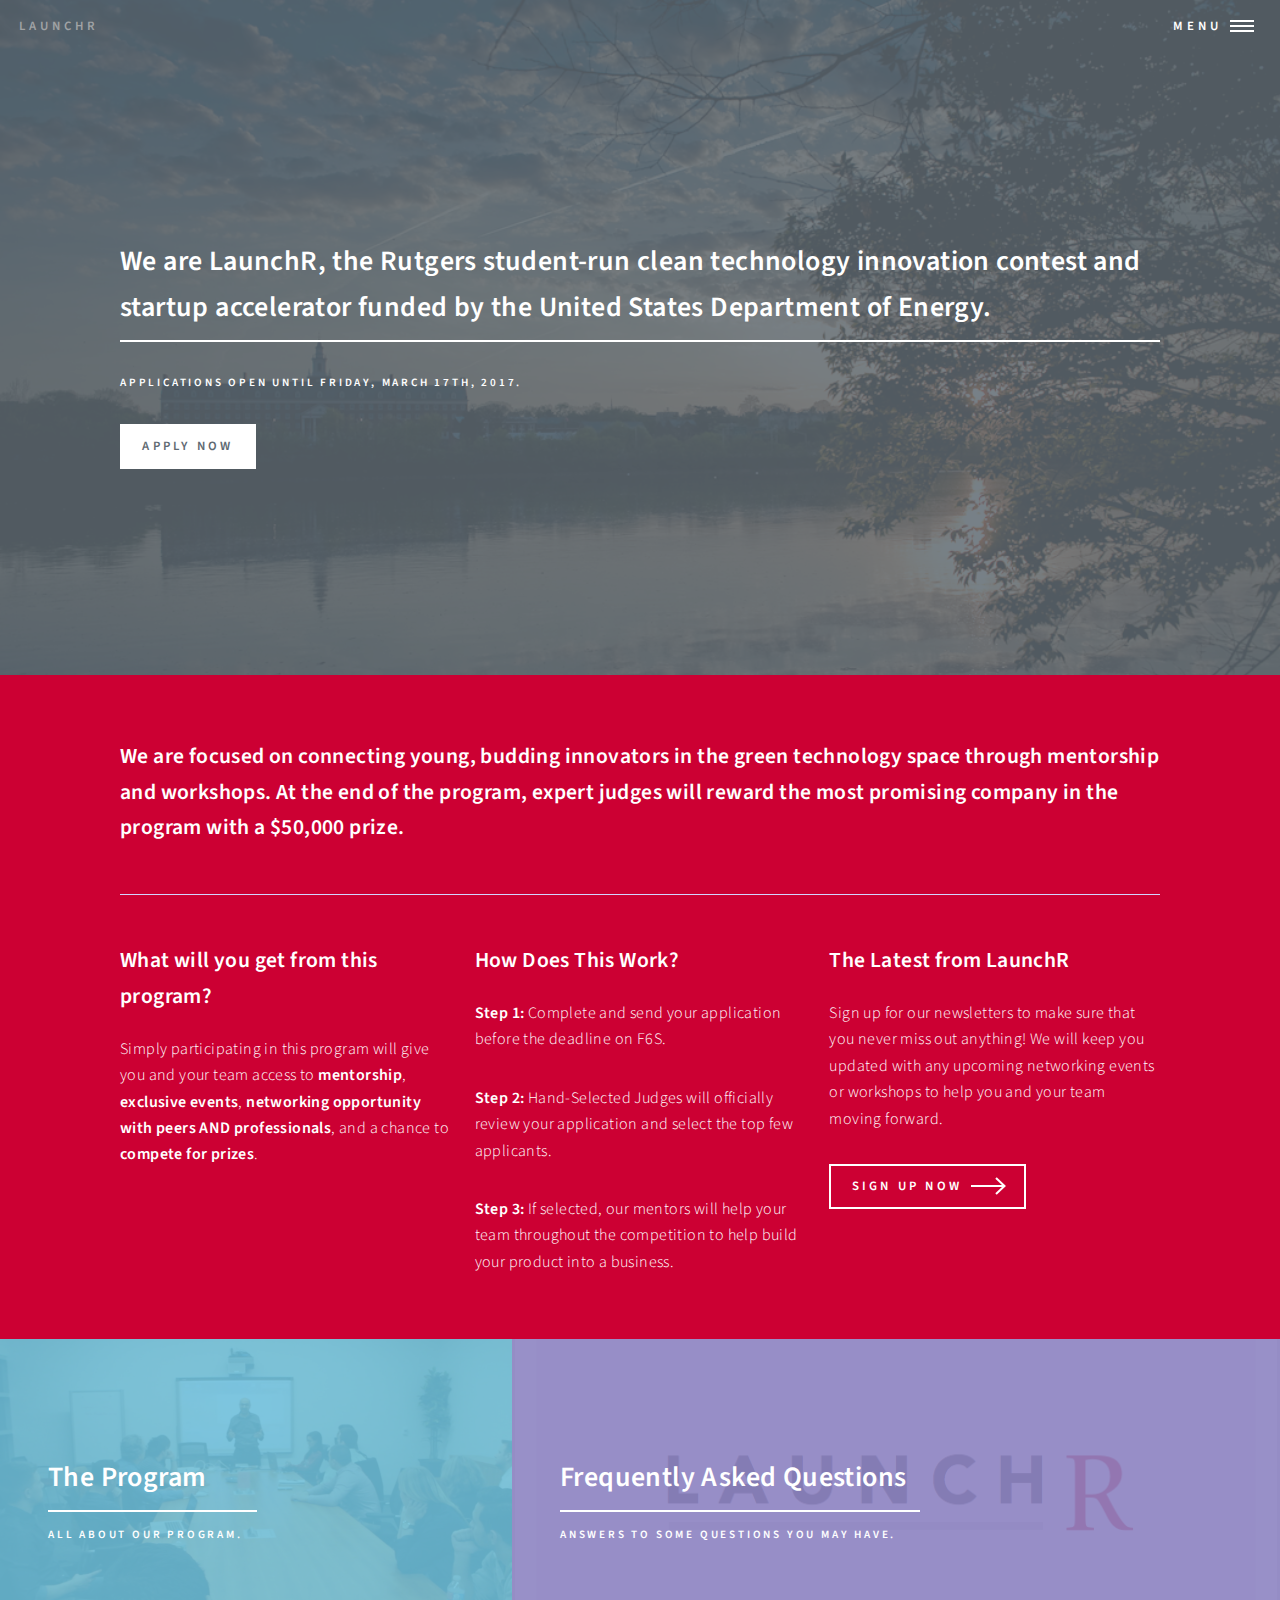
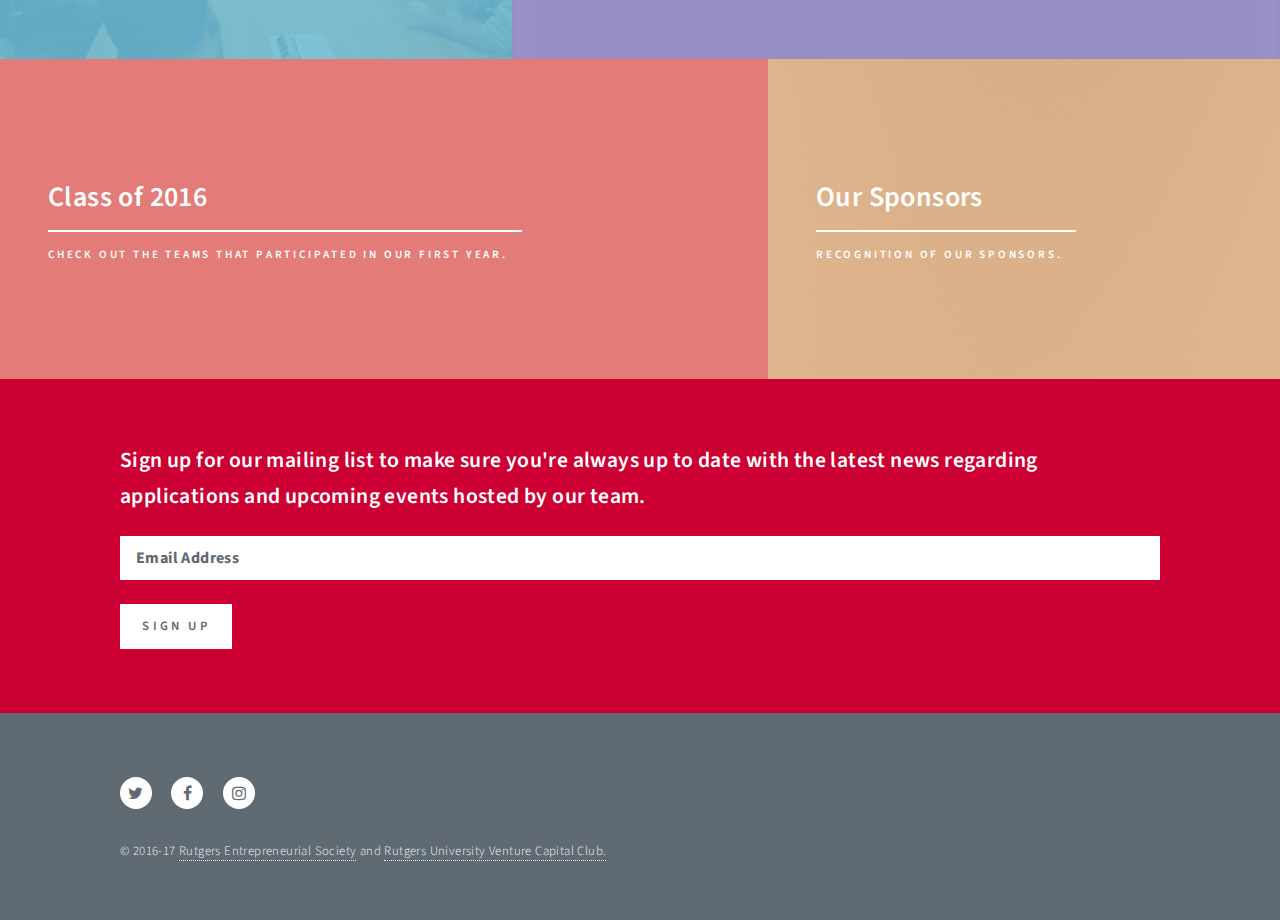
==== commit 1c8729e1: "Updated Application Acceptance Date" ====
--- a/index.html
+++ b/index.html
@@ -39,7 +39,7 @@
 								<h2>We are <strong>LaunchR</strong>, the Rutgers student-run clean technology innovation contest and startup accelerator funded by the United States Department of Energy.</h2>
 							</header>
 							<div class="content">
-								<p>Applications open until February 10th, 2017.</p>
+								<p>Applications open until Friday, March 17th, 2017.</p>
 							</div>
 							<ul class="actions">
 									<li><a href="https://www.f6s.com/launchr/apply" class="button special">Apply Now</a></li>
@@ -86,7 +86,7 @@
 										<img src="images/pic01.jpg" alt="" />
 									</span>
 									<header class="major">
-										<h3><a href="landing.html" class="link">The Program</a></h3>
+										<h3><a href="program.html" class="link">The Program</a></h3>
 										<p>All about our program.</p>
 									</header>
 								</article>
@@ -104,7 +104,7 @@
 										<img src="images/pic03.jpg" alt="" />
 									</span>
 									<header class="major">
-										<h3><a href="landing.html" class="link">Class of 2016</a></h3>
+										<h3><a href="class16.html" class="link">Class of 2016</a></h3>
 										<p>Check out the teams that participated in our first year.</p>
 									</header>
 								</article>
@@ -172,4 +172,4 @@
 			<script src="assets/js/main.js"></script>
 
 	</body>
-</html>+</html>
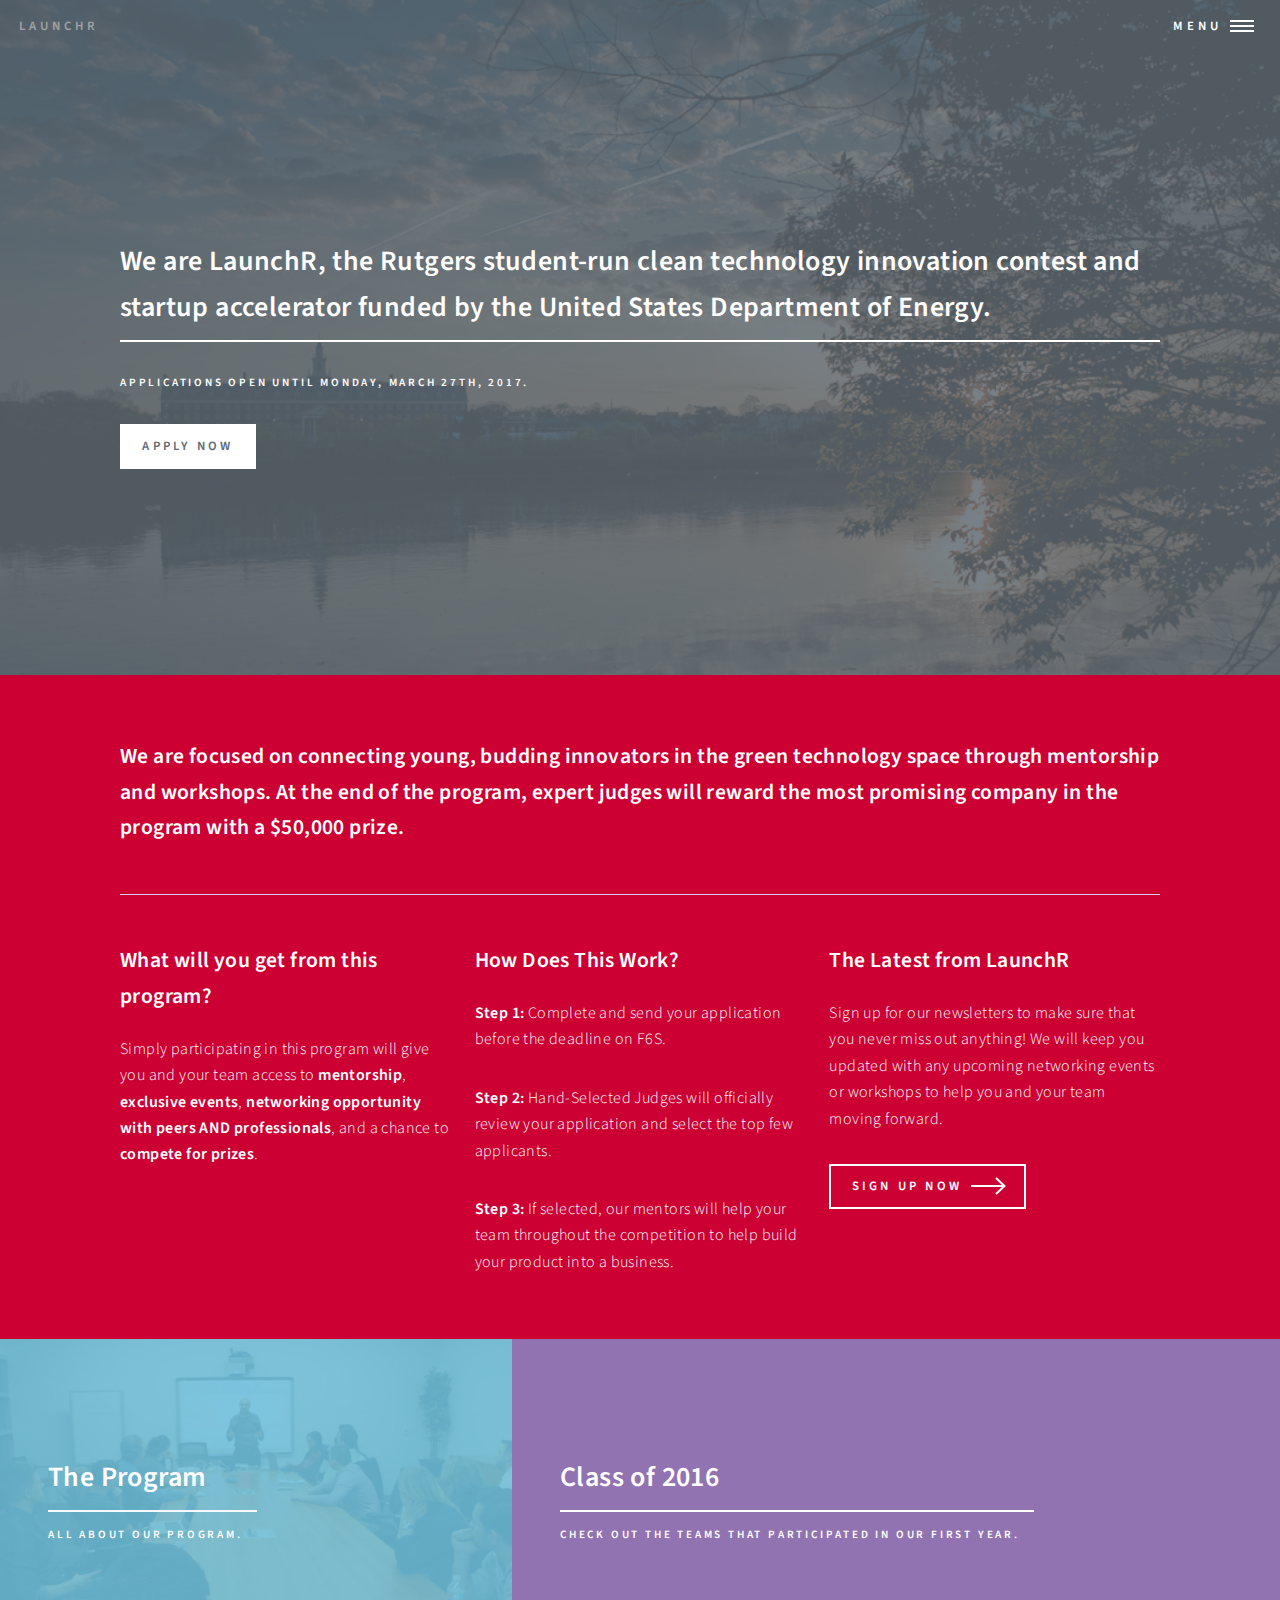
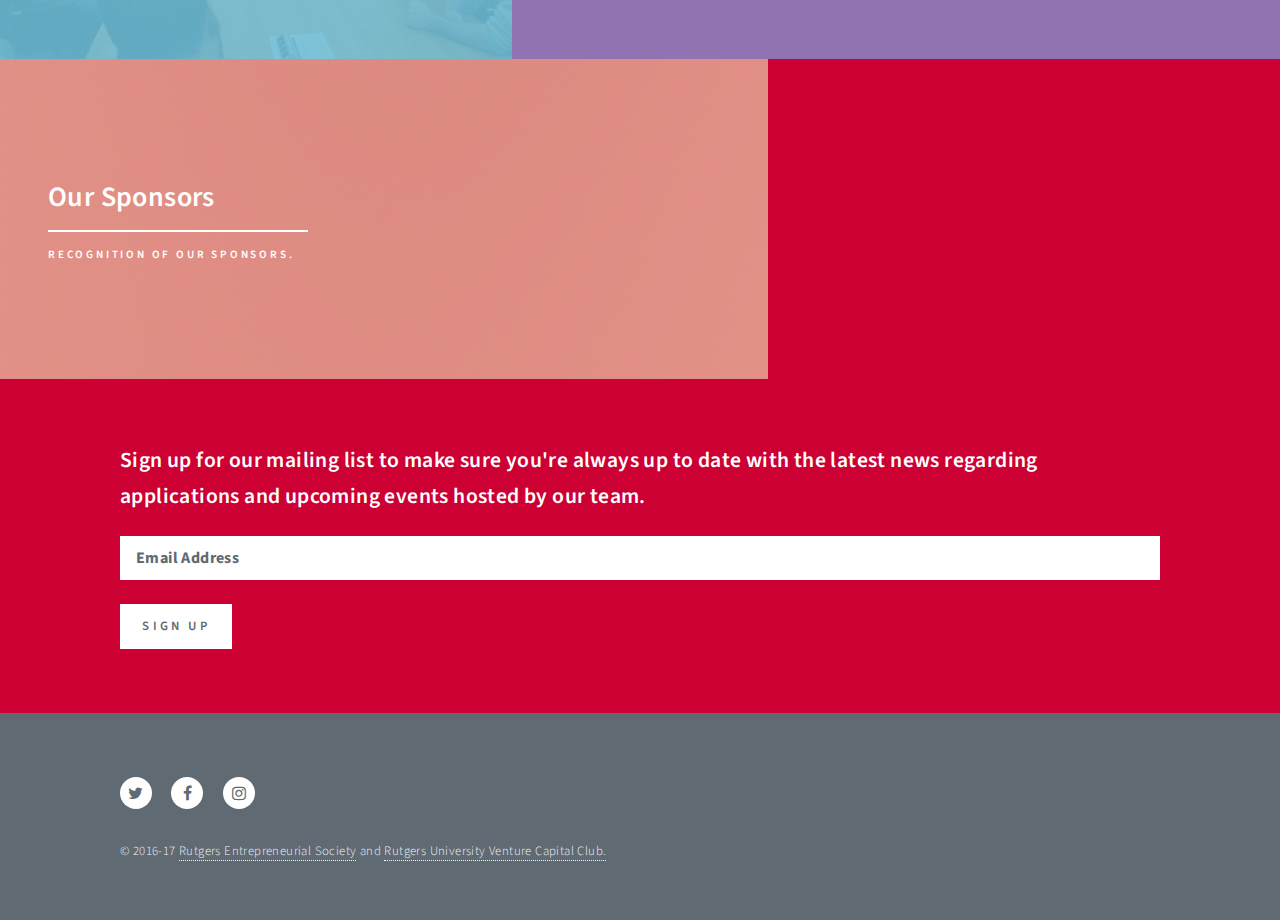
==== commit 53d79807: "updated application date and removed FAQ section" ====
--- a/index.html
+++ b/index.html
@@ -23,7 +23,7 @@
 							<li><a href="index.html">Home</a></li>
 							<li><a href="program.html">The Program</a></li>
 							<li><a href="class16.html">Class of 2016</a></li>
-							<li><a href="faq.html">Frequenty Asked Questions</a></li>
+							<!-- <li><a href="faq.html">Frequenty Asked Questions</a></li> -->
 							<li><a href="sponsors.html">Sponsors</a></li>
 						</ul>
 						<ul class="actions vertical">
@@ -39,7 +39,7 @@
 								<h2>We are <strong>LaunchR</strong>, the Rutgers student-run clean technology innovation contest and startup accelerator funded by the United States Department of Energy.</h2>
 							</header>
 							<div class="content">
-								<p>Applications open until Friday, March 17th, 2017.</p>
+								<p>Applications open until Monday, March 27th, 2017.</p>
 							</div>
 							<ul class="actions">
 									<li><a href="https://www.f6s.com/launchr/apply" class="button special">Apply Now</a></li>
@@ -90,7 +90,7 @@
 										<p>All about our program.</p>
 									</header>
 								</article>
-								<article>
+								<!-- <article>
 									<span class="image">
 										<img src="images/pic02.jpg" alt="" />
 									</span>
@@ -98,7 +98,7 @@
 										<h3><a href="landing.html" class="link">Frequently Asked Questions</a></h3>
 										<p>Answers to some questions you may have.</p>
 									</header>
-								</article>
+								</article> -->
 								<article>
 									<span class="image">
 										<img src="images/pic03.jpg" alt="" />
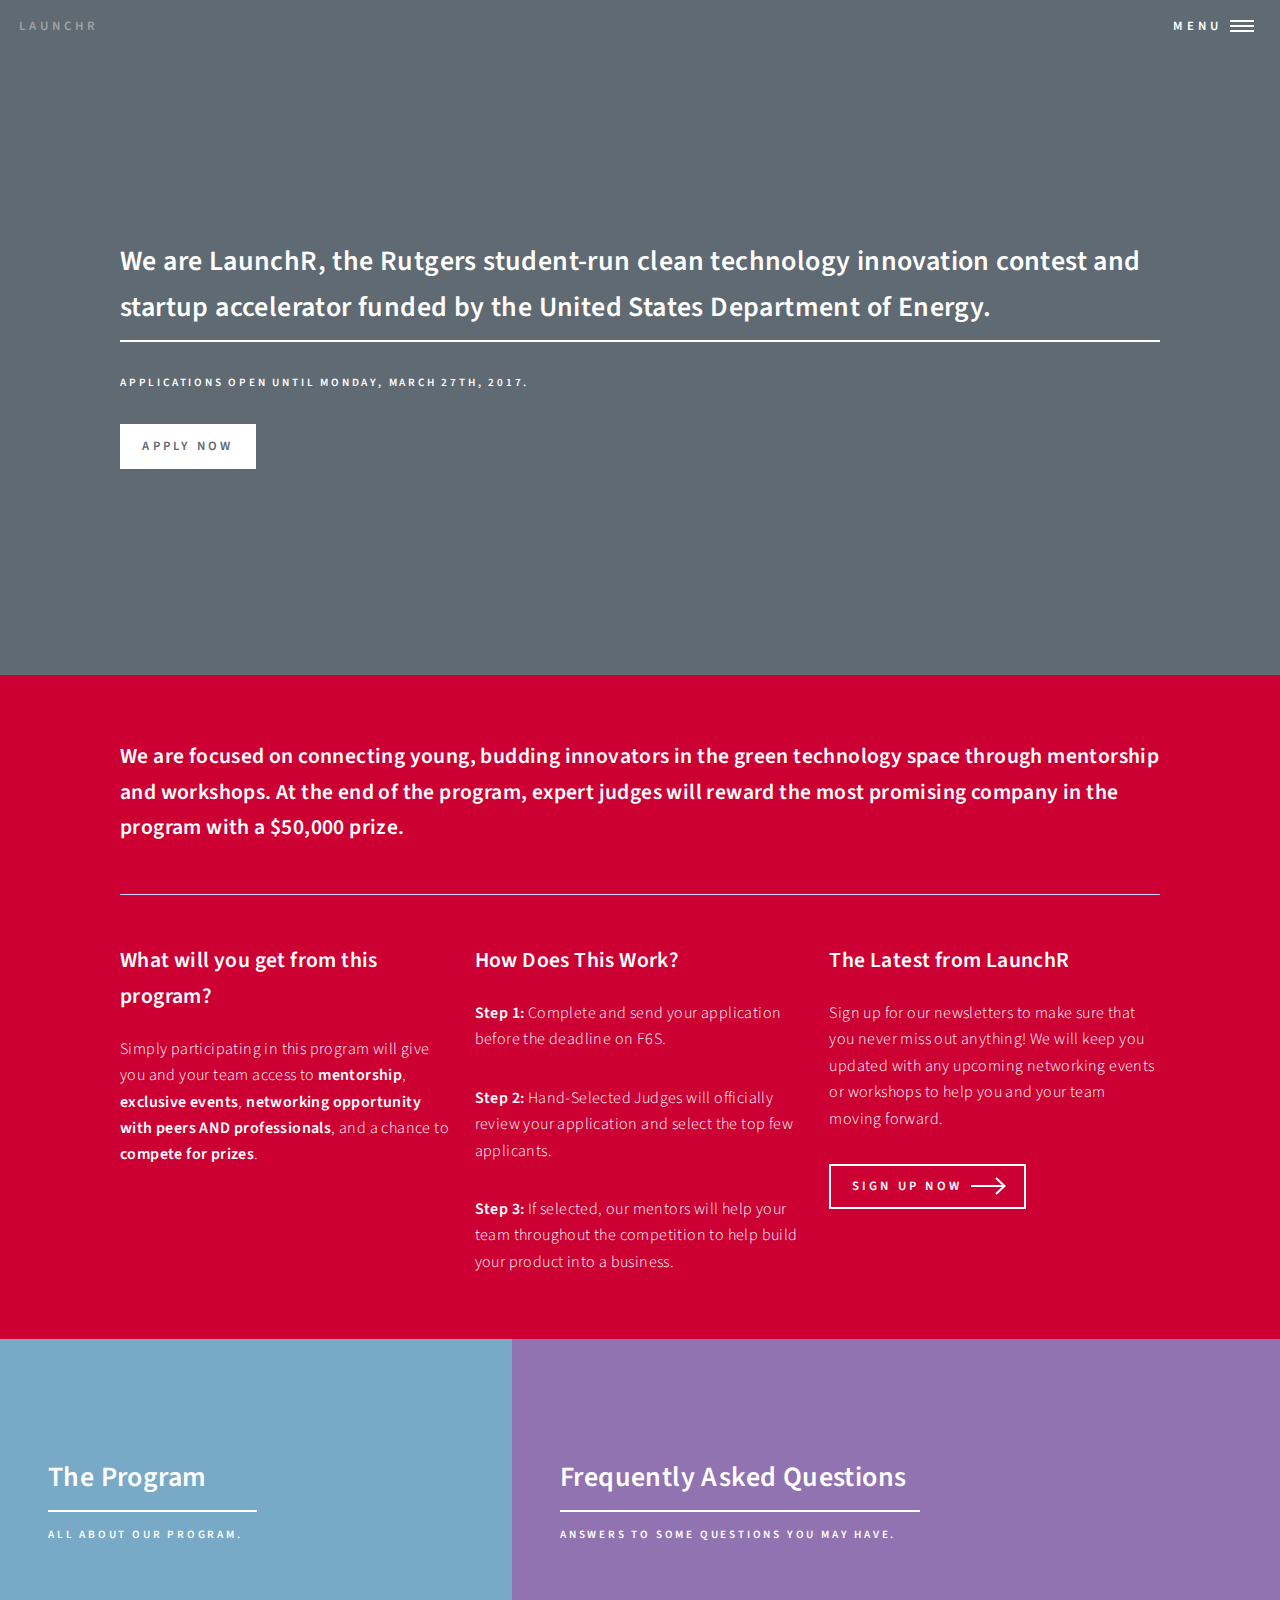
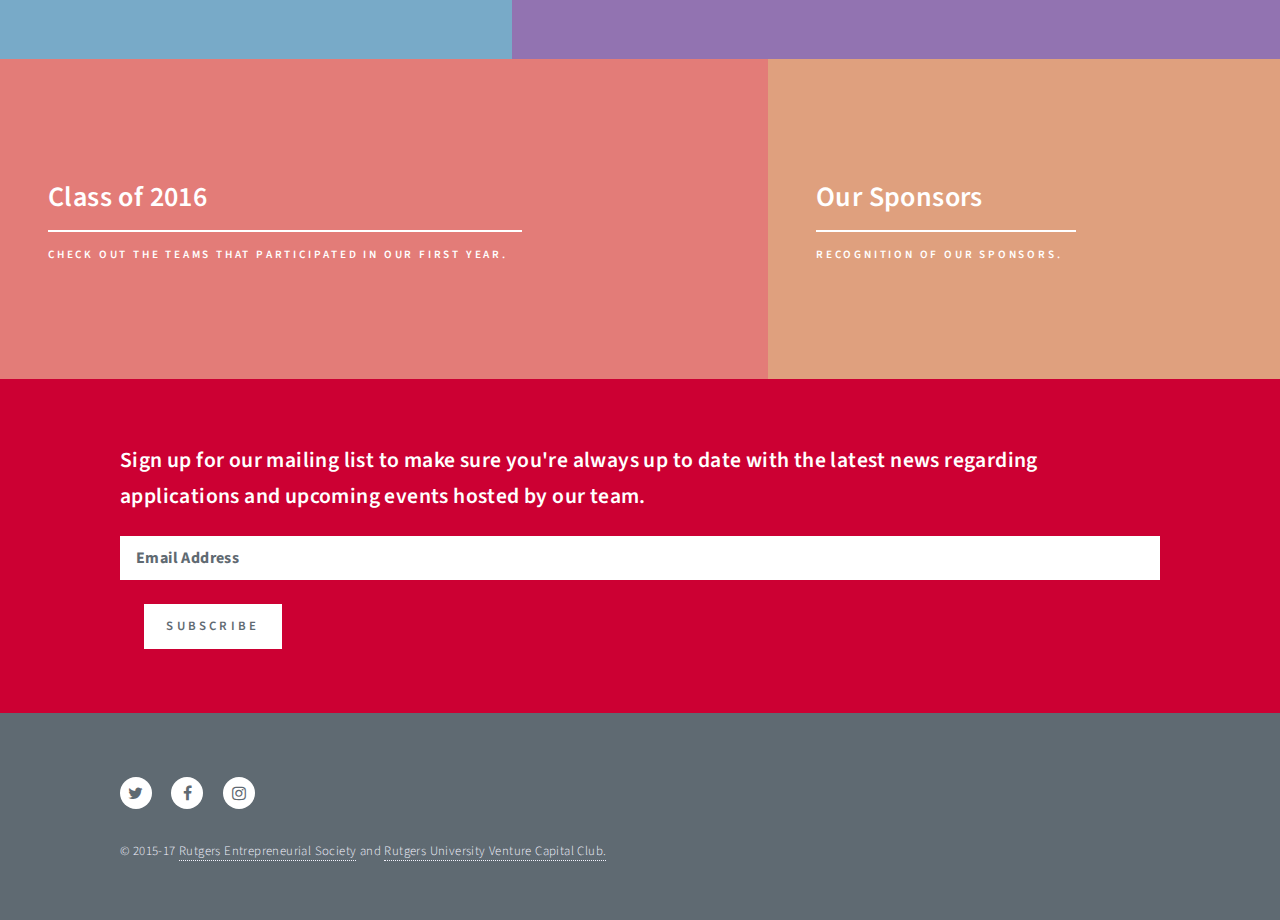
==== commit 58e1f506: "Added content to FAQ page" ====
--- a/index.html
+++ b/index.html
@@ -23,7 +23,7 @@
 							<li><a href="index.html">Home</a></li>
 							<li><a href="program.html">The Program</a></li>
 							<li><a href="class16.html">Class of 2016</a></li>
-							<!-- <li><a href="faq.html">Frequenty Asked Questions</a></li> -->
+							 <li><a href="faq.html">Frequenty Asked Questions</a></li> 
 							<li><a href="sponsors.html">Sponsors</a></li>
 						</ul>
 						<ul class="actions vertical">
@@ -35,6 +35,9 @@
 				<!-- Banner -->
 					<section id="banner" class="major">
 						<div class="inner">
+							<span class="image">
+								<img src="images/banner.jpg" alt="" />
+							</span>
 							<header class="major">
 								<h2>We are <strong>LaunchR</strong>, the Rutgers student-run clean technology innovation contest and startup accelerator funded by the United States Department of Energy.</h2>
 							</header>
@@ -90,15 +93,15 @@
 										<p>All about our program.</p>
 									</header>
 								</article>
-								<!-- <article>
-									<span class="image">
-										<img src="images/pic02.jpg" alt="" />
-									</span>
-									<header class="major">
-										<h3><a href="landing.html" class="link">Frequently Asked Questions</a></h3>
+								 <article>
+									<span class="image">
+										<img src="images/faq_header.jpg" alt="" />
+									</span>
+									<header class="major">
+										<h3><a href="faq.html" class="link">Frequently Asked Questions</a></h3>
 										<p>Answers to some questions you may have.</p>
 									</header>
-								</article> -->
+								</article> 
 								<article>
 									<span class="image">
 										<img src="images/pic03.jpg" alt="" />
@@ -110,10 +113,10 @@
 								</article>
 								<article>
 									<span class="image">
-										<img src="images/pic04.jpg" alt="" />
-									</span>
-									<header class="major">
-										<h3><a href="landing.html" class="link">Our Sponsors</a></h3>
+										<img src="images/sponsor-banner.jpg" alt="" />
+									</span>
+									<header class="major">
+										<h3><a href="sponsors.html" class="link">Our Sponsors</a></h3>
 										<p>Recognition of our sponsors.</p>
 									</header>
 								</article>
@@ -125,7 +128,7 @@
 
 								<h3 id="content">Sign up for our mailing list to make sure you're always up to date with the latest news regarding applications and upcoming events hosted by our team.</h3>
 
-								<form method="post" action="#">
+								<!-- <form method="post" action="#">
 									<div class="row uniform">
 										<div class="12u$ 12u$(small)">
 											<input type="email" name="email" id="email" value="" placeholder="Email Address" />
@@ -136,7 +139,26 @@
 											</ul>
 										</div>
 									</div>
+								</form> -->
+									
+								<form action="//rutgers.us12.list-manage.com/subscribe/post?u=d9c4d9140578c5d3b3cafbbdd&amp;id=e66619db47" method="post" id="mc-embedded-subscribe-form" name="mc-embedded-subscribe-form" class="validate" target="_blank" novalidate>
+									<div id="mc_embed_signup_scroll" class="row uniform">
+
+										<div class="mc-field-group 12u$ 12u$(small)">
+											<input type="email" value="" name="EMAIL" class="required email" id="mce-EMAIL" placeholder="Email Address" />
+										</div>
+										<div id="mce-responses" class="clear">
+											<div class="response" id="mce-error-response" style="display:none"></div>
+											<div class="response" id="mce-success-response" style="display:none"></div>
+										</div>    <!-- real people should not fill this in and expect good things - do not remove this or risk form bot signups-->
+										<div style="position: absolute; left: -5000px;" aria-hidden="true"><input type="text" name="b_d9c4d9140578c5d3b3cafbbdd_e66619db47" tabindex="-1" value=""></div>
+										<div class="clear 6u$ 12u$(small)">
+											<input type="submit" value="Subscribe" name="subscribe" id="mc-embedded-subscribe" class="special">
+										</div>
+								    	</div>
 								</form>
+									
+<!--End mc_embed_signup-->
 										
 							</div>
 						</section>
@@ -155,7 +177,7 @@
 								<li><a href="#" class="icon alt fa-linkedin"><span class="label">LinkedIn</span></a></li>-->
 							</ul>
 							<ul class="copyright">
-								<li>&copy; 2016-17 <a href="http://rutrep.com">Rutgers Entrepreneurial Society</a> and <a href="http://www.ruventurecapital.com/">Rutgers University Venture Capital Club.</a></li>
+								<li>&copy; 2015-17 <a href="http://rutrep.com">Rutgers Entrepreneurial Society</a> and <a href="http://www.ruventurecapital.com/">Rutgers University Venture Capital Club.</a></li>
 							</ul>
 						</div>
 					</footer>
@@ -170,6 +192,17 @@
 			<script src="assets/js/util.js"></script>
 			<!--[if lte IE 8]><script src="assets/js/ie/respond.min.js"></script><![endif]-->
 			<script src="assets/js/main.js"></script>
+			<!-- MailChimp Form Entry Validation Script -->
+			<script type='text/javascript' src='http://s3.amazonaws.com/downloads.mailchimp.com/js/mc-validate.js'></script>
+			<script type='text/javascript'>
+				(function($) {
+					window.fnames = new Array(); 
+				      	window.ftypes = new Array();
+					fnames[0]='EMAIL';
+					ftypes[0]='email';
+				}(jQuery));
+				var $mcj = jQuery.noConflict(true);
+			</script>
 
 	</body>
 </html>
--- a/assets/css/main.css
+++ b/assets/css/main.css
@@ -2496,7 +2496,6 @@
   -webkit-align-items: center;
   -ms-align-items: center;
   align-items: center;
-  background-image: url("../../images/banner.jpg");
   display: -moz-flex;
   display: -webkit-flex;
   display: -ms-flex;
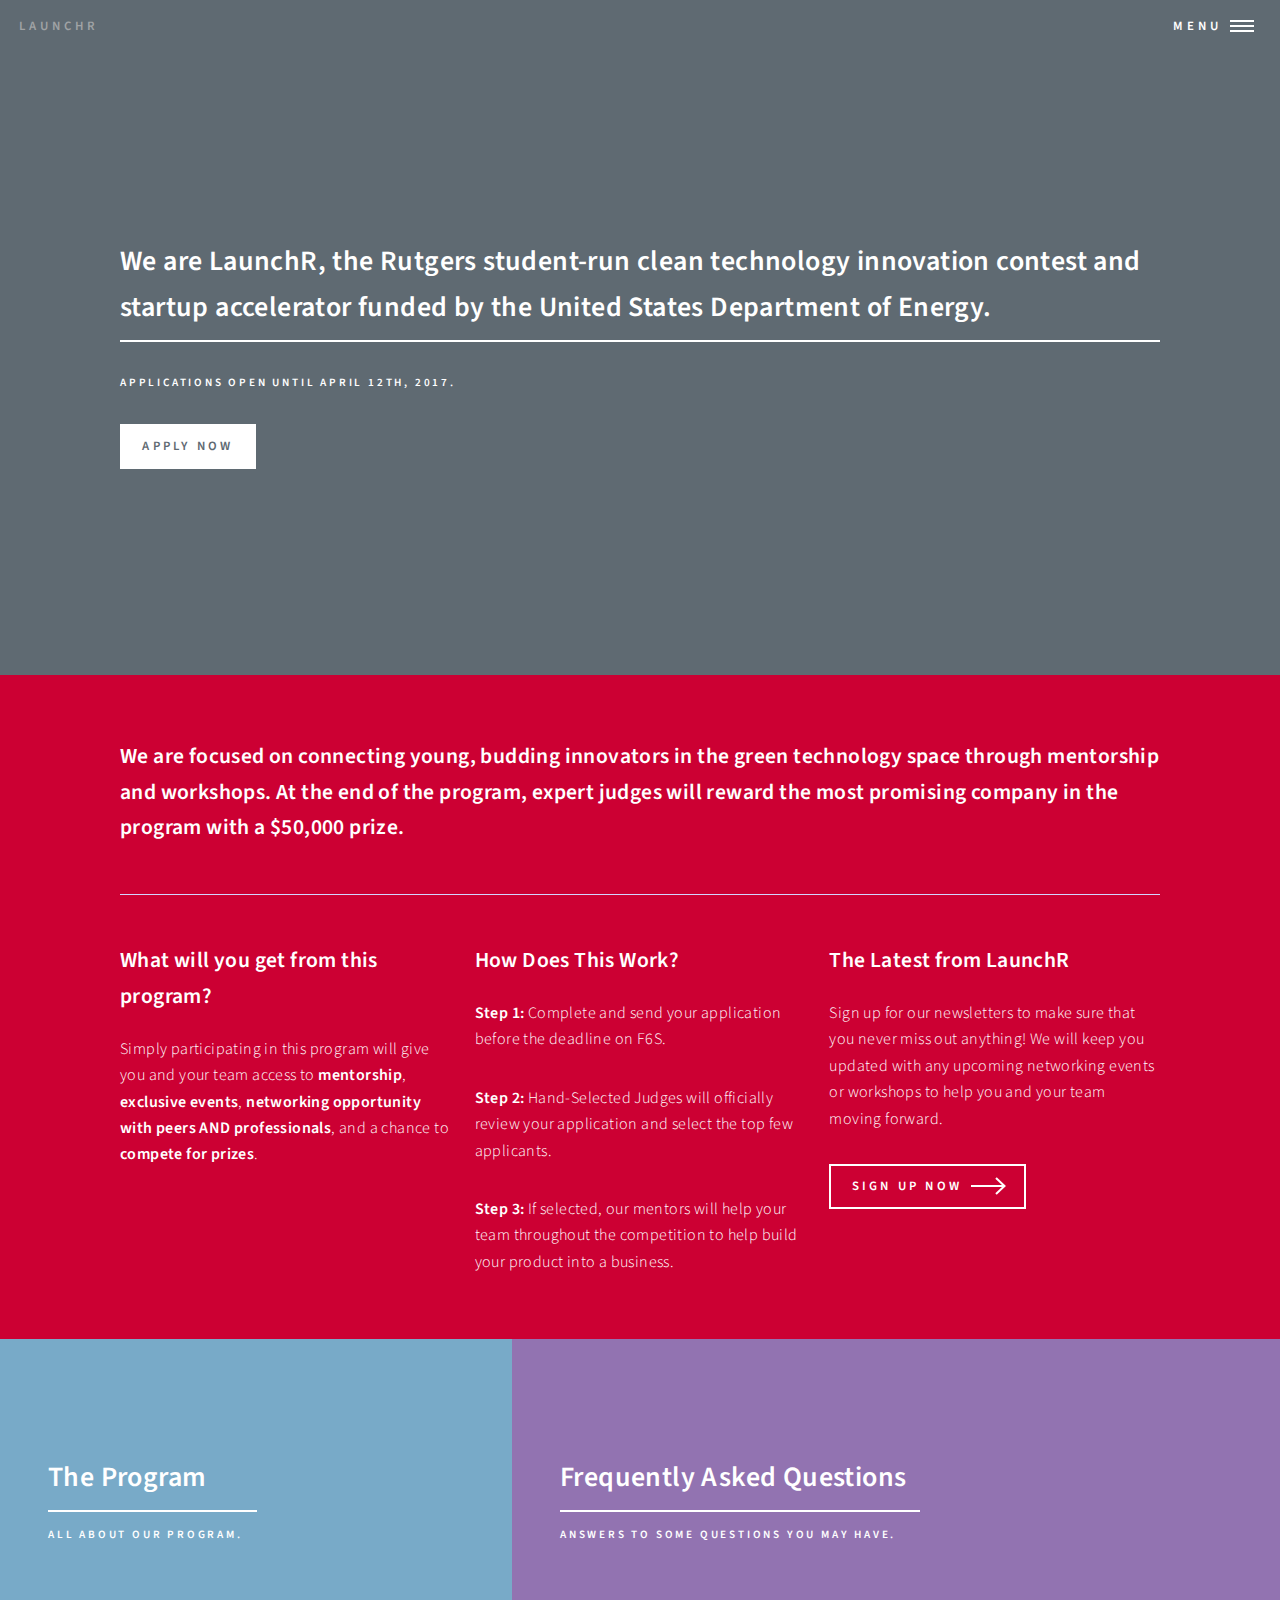
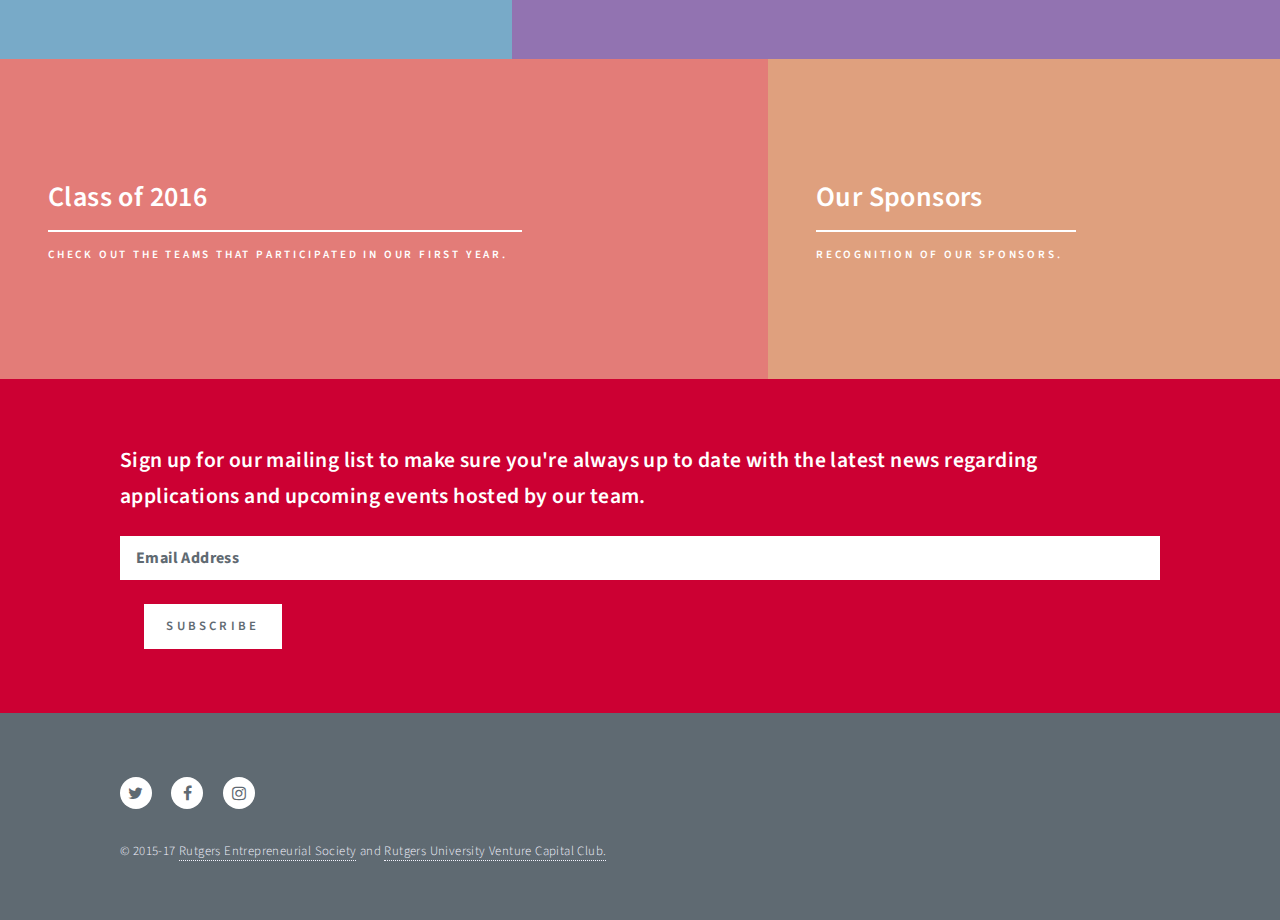
==== commit c4b08c4d: "updated application dates" ====
--- a/index.html
+++ b/index.html
@@ -42,7 +42,7 @@
 								<h2>We are <strong>LaunchR</strong>, the Rutgers student-run clean technology innovation contest and startup accelerator funded by the United States Department of Energy.</h2>
 							</header>
 							<div class="content">
-								<p>Applications open until Monday, March 27th, 2017.</p>
+								<p>Applications open until April 12th, 2017.</p>
 							</div>
 							<ul class="actions">
 									<li><a href="https://www.f6s.com/launchr/apply" class="button special">Apply Now</a></li>
